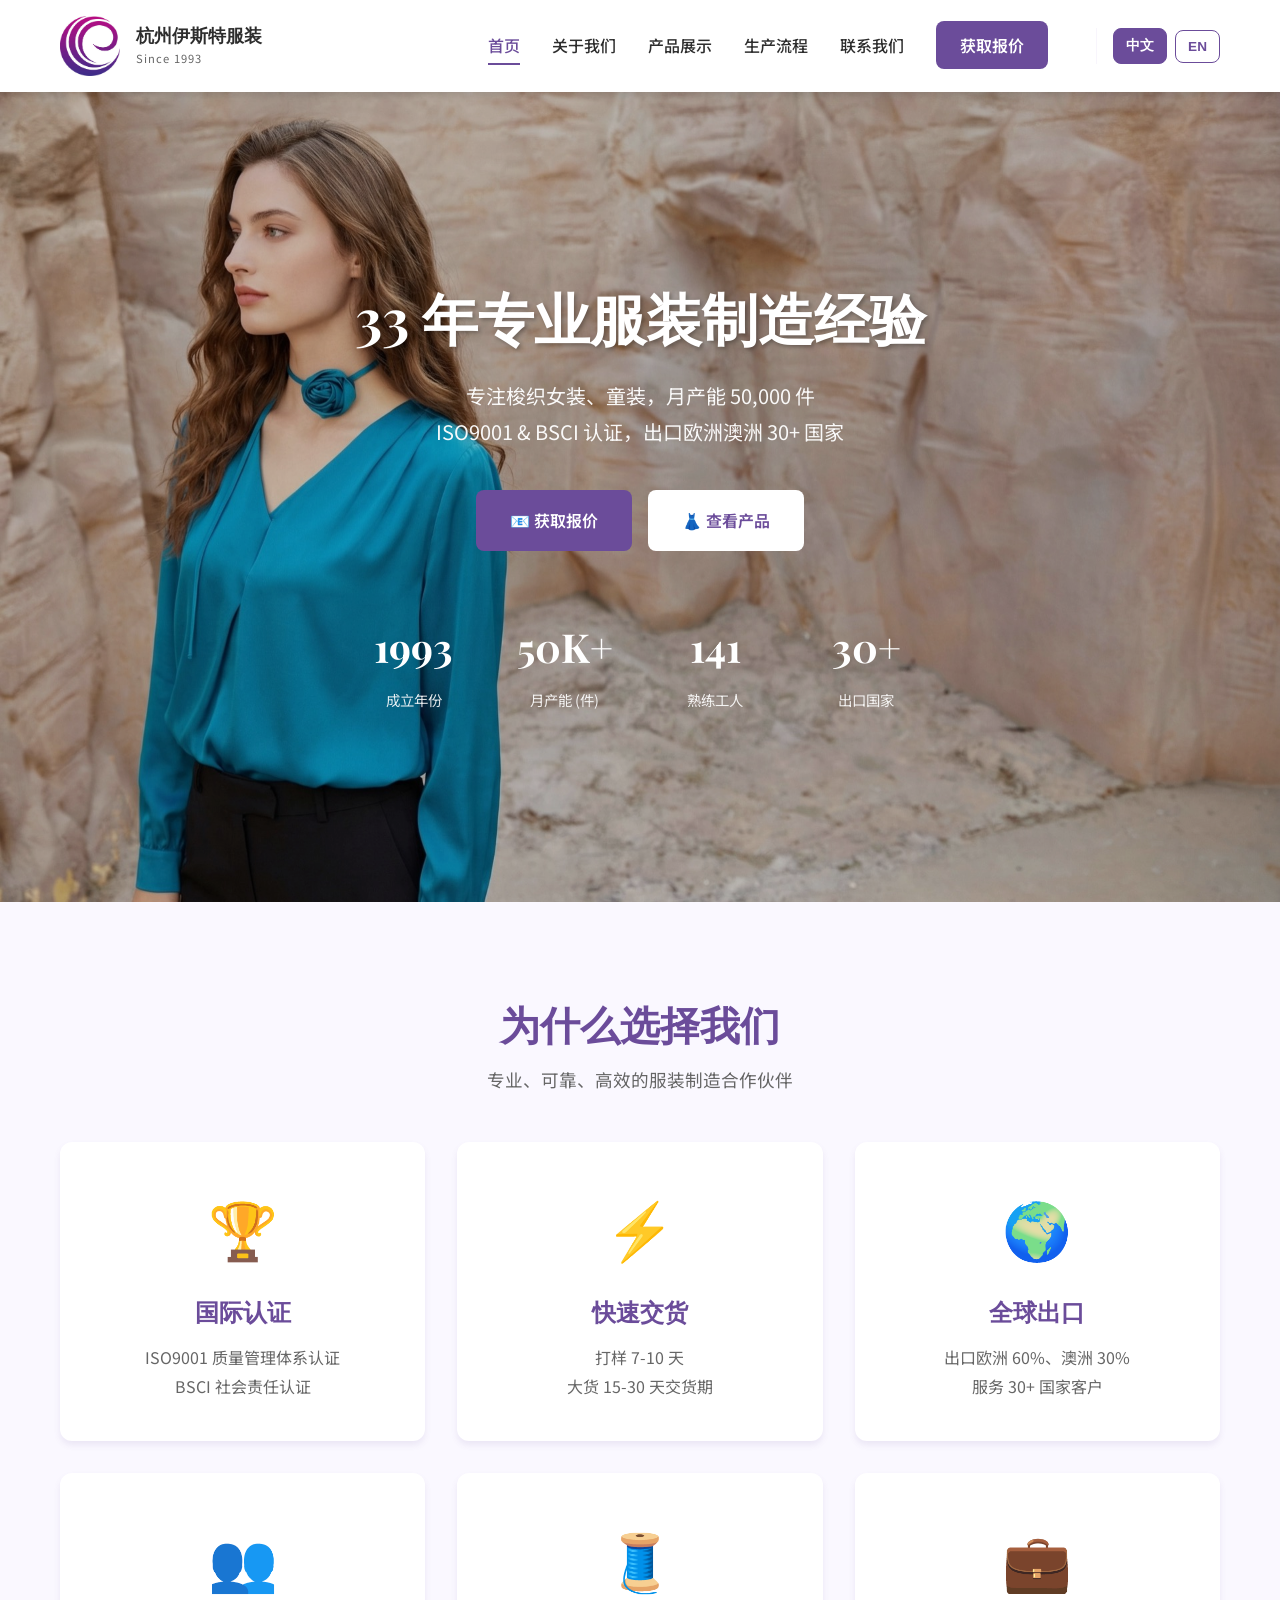
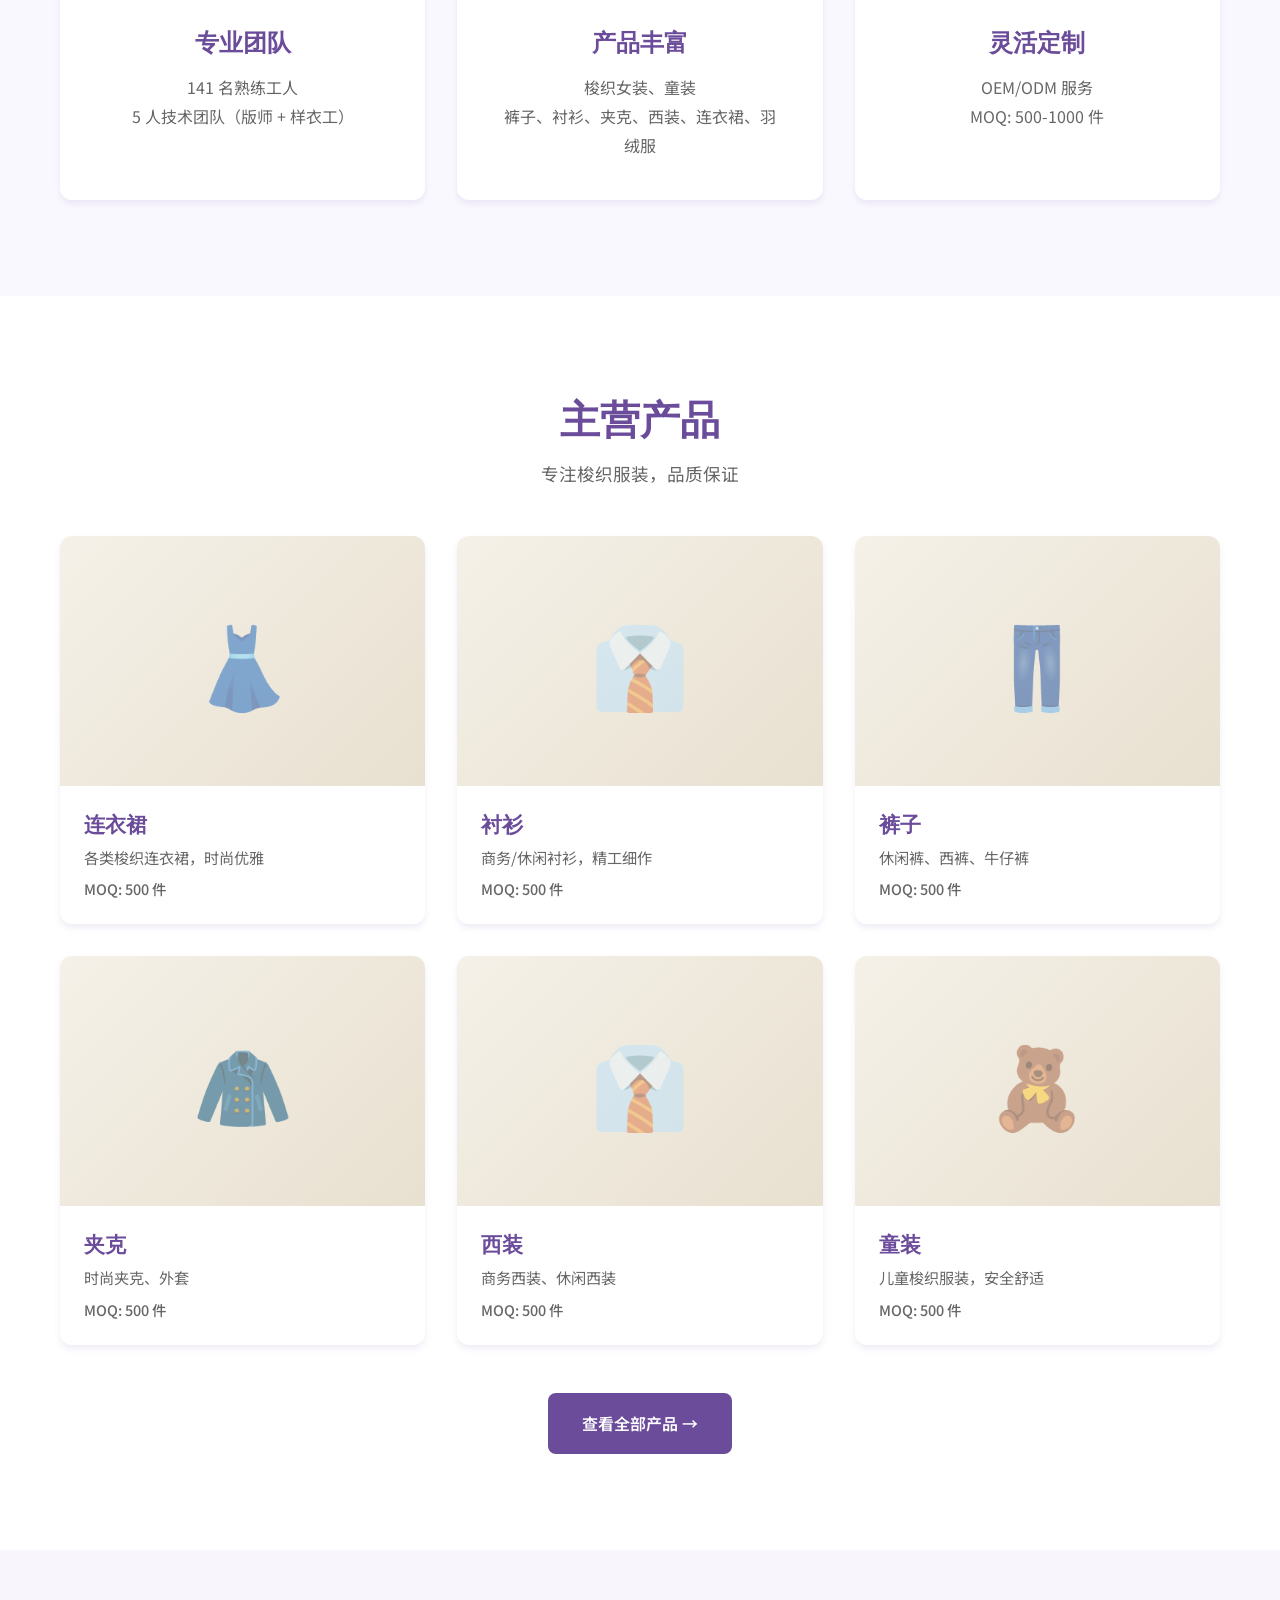
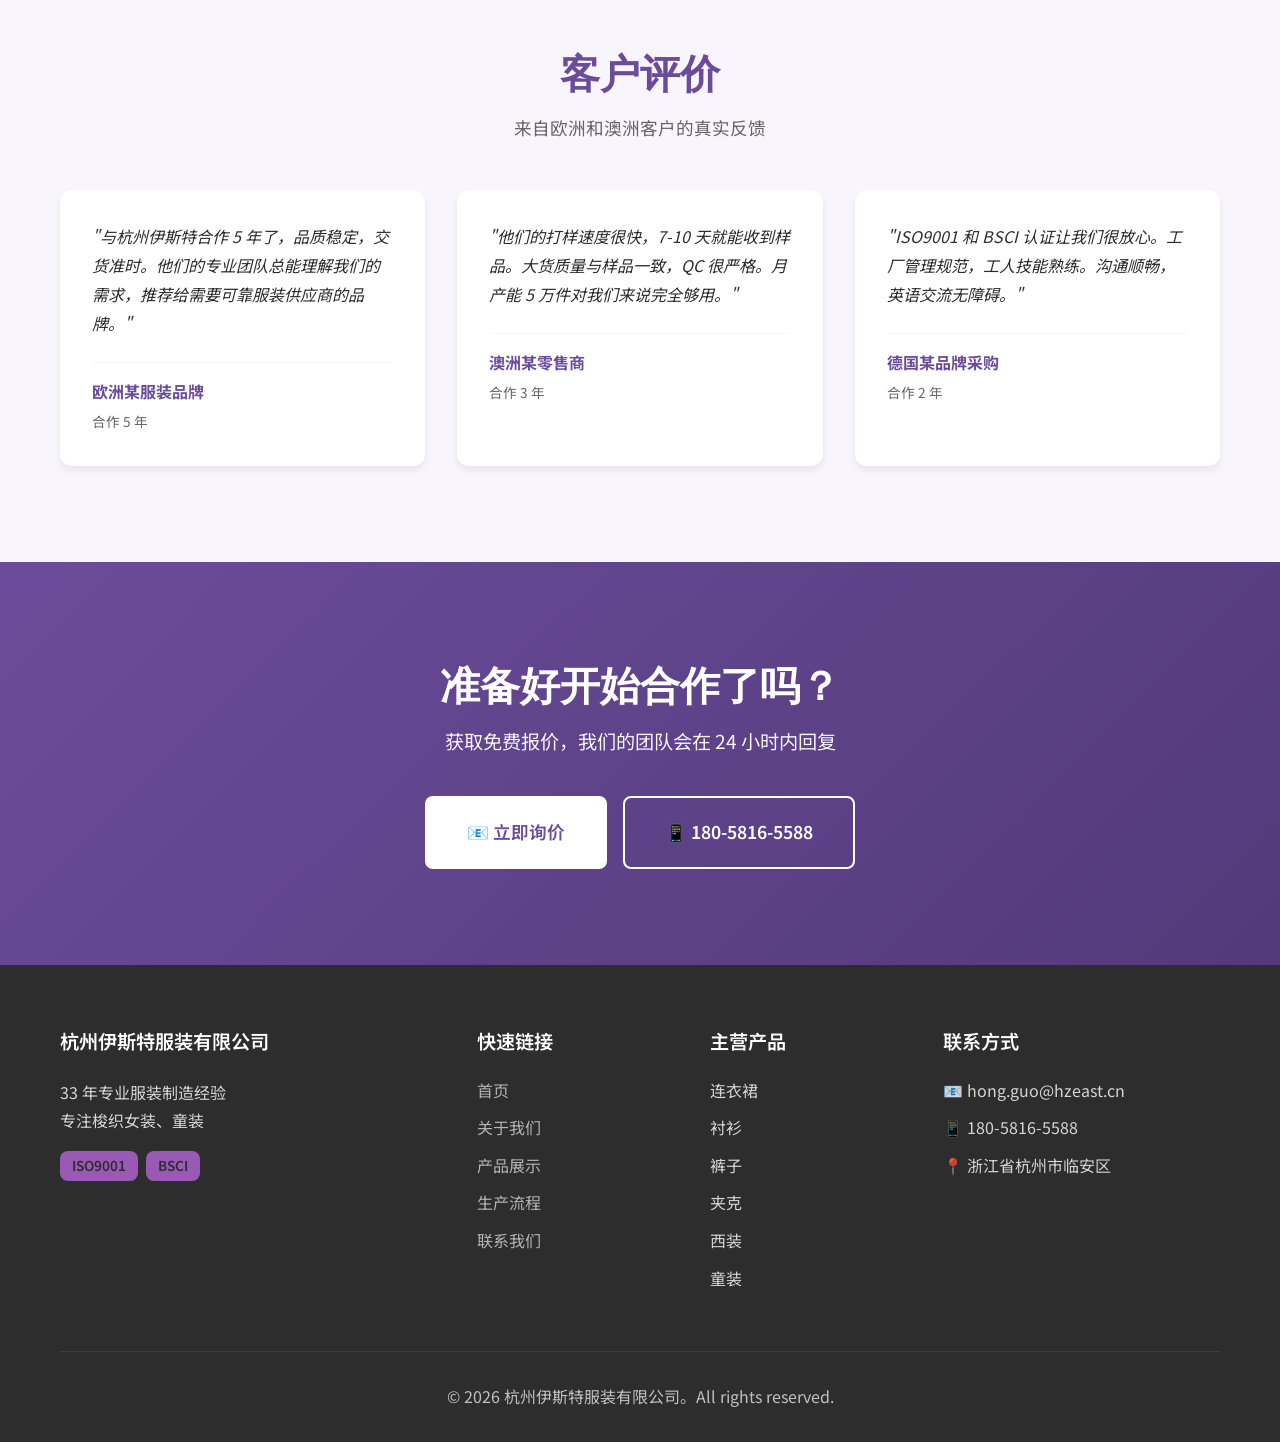
==== index.html @ 690c5d92 "✨ Fix Logo text and remove Banner purple overlay Changes: 1. 🏷️ Add Company Name Abbreviation    - C" ====
<!DOCTYPE html>
<html lang="zh-CN">
<head>
    <meta charset="UTF-8">
    <meta name="viewport" content="width=device-width, initial-scale=1.0">
    
    <!-- SEO -->
    <title>杭州伊斯特服装有限公司 | 33 年专业梭织女装童装制造商</title>
    <meta name="description" content="33 年服装制造经验，专注梭织女装、童装。ISO9001&BSCI 认证，月产能 50,000 件，出口欧洲澳洲 30+ 国家。免费打样，快速交货。">
    <meta name="keywords" content="服装厂，女装制造，童装 OEM，梭织服装，杭州服装厂，服装代工，BSCI 认证">
    
    <!-- Open Graph -->
    <meta property="og:title" content="杭州伊斯特服装 - 专业服装制造商 since 1993">
    <meta property="og:description" content="33 年经验，ISO9001 认证，月产能 5 万件，出口欧洲澳洲">
    <meta property="og:type" content="website">
    <meta property="og:image" content="images/og-image.jpg">
    
    <!-- 样式 -->
    <link rel="stylesheet" href="css/style.css">
    <link rel="preconnect" href="https://fonts.googleapis.com">
    <link href="https://fonts.googleapis.com/css2?family=Noto+Sans+SC:wght@300;400;500;700&family=Playfair+Display:wght@600;700&display=swap" rel="stylesheet">
</head>
<body>
    <!-- 导航栏 -->
    <header class="header">
        <nav class="navbar">
            <div class="container nav-container">
                <a href="index.html" class="logo">
                    <img src="images/logo.png" alt="杭州伊斯特服装 Logo" class="logo-image">
                    <div class="logo-text-wrapper">
                        <span class="logo-text-cn" data-i18n="logo-text">杭州伊斯特服装</span>
                        <span class="logo-text-en" data-i18n="logo-text-en" style="display:none;">East Clothing</span>
                        <span class="logo-sub">Since 1993</span>
                    </div>
                </a>
                <ul class="nav-menu">
                    <li><a href="index.html" class="nav-link active" data-i18n="nav-home">首页</a></li>
                    <li><a href="pages/about.html" class="nav-link" data-i18n="nav-about">关于我们</a></li>
                    <li><a href="pages/products.html" class="nav-link" data-i18n="nav-products">产品展示</a></li>
                    <li><a href="pages/process.html" class="nav-link" data-i18n="nav-process">生产流程</a></li>
                    <li><a href="pages/contact.html" class="nav-link" data-i18n="nav-contact">联系我们</a></li>
                    <li><a href="pages/contact.html" class="btn-quote" data-i18n="nav-quote">获取报价</a></li>
                    <li class="lang-switcher">
                        <button class="lang-switch-btn active" data-lang="zh" onclick="i18n.setLanguage('zh')">中文</button>
                        <button class="lang-switch-btn" data-lang="en" onclick="i18n.setLanguage('en')">EN</button>
                    </li>
                </ul>
                <button class="mobile-menu-btn" aria-label="菜单">
                    <span></span>
                    <span></span>
                    <span></span>
                </button>
            </div>
        </nav>
    </header>

    <main>
        <!-- Hero 区域 -->
        <section class="hero">
            <div class="hero-overlay"></div>
            <div class="container hero-content">
                <h1 class="hero-title">
                    33 年专业服装制造经验
                </h1>
                <p class="hero-subtitle">
                    专注梭织女装、童装，月产能 50,000 件<br>
                    ISO9001 & BSCI 认证，出口欧洲澳洲 30+ 国家
                </p>
                <div class="hero-buttons">
                    <a href="pages/contact.html" class="btn btn-primary">
                        📧 获取报价
                    </a>
                    <a href="pages/products.html" class="btn btn-secondary">
                        👗 查看产品
                    </a>
                </div>
                <div class="hero-stats">
                    <div class="stat-item">
                        <span class="stat-number">1993</span>
                        <span class="stat-label">成立年份</span>
                    </div>
                    <div class="stat-item">
                        <span class="stat-number">50K+</span>
                        <span class="stat-label">月产能 (件)</span>
                    </div>
                    <div class="stat-item">
                        <span class="stat-number">141</span>
                        <span class="stat-label">熟练工人</span>
                    </div>
                    <div class="stat-item">
                        <span class="stat-number">30+</span>
                        <span class="stat-label">出口国家</span>
                    </div>
                </div>
            </div>
        </section>

        <!-- 核心优势 -->
        <section class="features">
            <div class="container">
                <h2 class="section-title">为什么选择我们</h2>
                <p class="section-subtitle">专业、可靠、高效的服装制造合作伙伴</p>
                <div class="features-grid">
                    <div class="feature-card">
                        <div class="feature-icon">🏆</div>
                        <h3>国际认证</h3>
                        <p>ISO9001 质量管理体系认证<br>BSCI 社会责任认证</p>
                    </div>
                    <div class="feature-card">
                        <div class="feature-icon">⚡</div>
                        <h3>快速交货</h3>
                        <p>打样 7-10 天<br>大货 15-30 天交货期</p>
                    </div>
                    <div class="feature-card">
                        <div class="feature-icon">🌍</div>
                        <h3>全球出口</h3>
                        <p>出口欧洲 60%、澳洲 30%<br>服务 30+ 国家客户</p>
                    </div>
                    <div class="feature-card">
                        <div class="feature-icon">👥</div>
                        <h3>专业团队</h3>
                        <p>141 名熟练工人<br>5 人技术团队（版师 + 样衣工）</p>
                    </div>
                    <div class="feature-card">
                        <div class="feature-icon">🧵</div>
                        <h3>产品丰富</h3>
                        <p>梭织女装、童装<br>裤子、衬衫、夹克、西装、连衣裙、羽绒服</p>
                    </div>
                    <div class="feature-card">
                        <div class="feature-icon">💼</div>
                        <h3>灵活定制</h3>
                        <p>OEM/ODM 服务<br>MOQ: 500-1000 件</p>
                    </div>
                </div>
            </div>
        </section>

        <!-- 产品展示 -->
        <section class="products-preview">
            <div class="container">
                <h2 class="section-title">主营产品</h2>
                <p class="section-subtitle">专注梭织服装，品质保证</p>
                <div class="products-grid">
                    <div class="product-card">
                        <div class="product-image" style="background: linear-gradient(135deg, #f5f1e8 0%, #e8e0d0 100%);">
                            <span class="product-placeholder">👗</span>
                        </div>
                        <h3>连衣裙</h3>
                        <p class="product-desc">各类梭织连衣裙，时尚优雅</p>
                        <p class="product-moq">MOQ: 500 件</p>
                    </div>
                    <div class="product-card">
                        <div class="product-image" style="background: linear-gradient(135deg, #f5f1e8 0%, #e8e0d0 100%);">
                            <span class="product-placeholder">👔</span>
                        </div>
                        <h3>衬衫</h3>
                        <p class="product-desc">商务/休闲衬衫，精工细作</p>
                        <p class="product-moq">MOQ: 500 件</p>
                    </div>
                    <div class="product-card">
                        <div class="product-image" style="background: linear-gradient(135deg, #f5f1e8 0%, #e8e0d0 100%);">
                            <span class="product-placeholder">👖</span>
                        </div>
                        <h3>裤子</h3>
                        <p class="product-desc">休闲裤、西裤、牛仔裤</p>
                        <p class="product-moq">MOQ: 500 件</p>
                    </div>
                    <div class="product-card">
                        <div class="product-image" style="background: linear-gradient(135deg, #f5f1e8 0%, #e8e0d0 100%);">
                            <span class="product-placeholder">🧥</span>
                        </div>
                        <h3>夹克</h3>
                        <p class="product-desc">时尚夹克、外套</p>
                        <p class="product-moq">MOQ: 500 件</p>
                    </div>
                    <div class="product-card">
                        <div class="product-image" style="background: linear-gradient(135deg, #f5f1e8 0%, #e8e0d0 100%);">
                            <span class="product-placeholder">👔</span>
                        </div>
                        <h3>西装</h3>
                        <p class="product-desc">商务西装、休闲西装</p>
                        <p class="product-moq">MOQ: 500 件</p>
                    </div>
                    <div class="product-card">
                        <div class="product-image" style="background: linear-gradient(135deg, #f5f1e8 0%, #e8e0d0 100%);">
                            <span class="product-placeholder">🧸</span>
                        </div>
                        <h3>童装</h3>
                        <p class="product-desc">儿童梭织服装，安全舒适</p>
                        <p class="product-moq">MOQ: 500 件</p>
                    </div>
                </div>
                <div class="products-more">
                    <a href="pages/products.html" class="btn btn-primary">查看全部产品 →</a>
                </div>
            </div>
        </section>

        <!-- 客户见证 -->
        <section class="testimonials">
            <div class="container">
                <h2 class="section-title">客户评价</h2>
                <p class="section-subtitle">来自欧洲和澳洲客户的真实反馈</p>
                <div class="testimonials-grid">
                    <div class="testimonial-card">
                        <div class="testimonial-content">
                            <p>"与杭州伊斯特合作 5 年了，品质稳定，交货准时。他们的专业团队总能理解我们的需求，推荐给需要可靠服装供应商的品牌。"</p>
                        </div>
                        <div class="testimonial-author">
                            <div class="author-info">
                                <strong>欧洲某服装品牌</strong>
                                <span>合作 5 年</span>
                            </div>
                        </div>
                    </div>
                    <div class="testimonial-card">
                        <div class="testimonial-content">
                            <p>"他们的打样速度很快，7-10 天就能收到样品。大货质量与样品一致，QC 很严格。月产能 5 万件对我们来说完全够用。"</p>
                        </div>
                        <div class="testimonial-author">
                            <div class="author-info">
                                <strong>澳洲某零售商</strong>
                                <span>合作 3 年</span>
                            </div>
                        </div>
                    </div>
                    <div class="testimonial-card">
                        <div class="testimonial-content">
                            <p>"ISO9001 和 BSCI 认证让我们很放心。工厂管理规范，工人技能熟练。沟通顺畅，英语交流无障碍。"</p>
                        </div>
                        <div class="testimonial-author">
                            <div class="author-info">
                                <strong>德国某品牌采购</strong>
                                <span>合作 2 年</span>
                            </div>
                        </div>
                    </div>
                </div>
            </div>
        </section>

        <!-- CTA 区域 -->
        <section class="cta">
            <div class="container">
                <h2>准备好开始合作了吗？</h2>
                <p>获取免费报价，我们的团队会在 24 小时内回复</p>
                <div class="cta-buttons">
                    <a href="pages/contact.html" class="btn btn-white btn-large">
                        📧 立即询价
                    </a>
                    <a href="tel:18058165588" class="btn btn-outline btn-large">
                        📱 180-5816-5588
                    </a>
                </div>
            </div>
        </section>
    </main>

    <!-- 页脚 -->
    <footer class="footer">
        <div class="container">
            <div class="footer-grid">
                <div class="footer-col">
                    <h4>杭州伊斯特服装有限公司</h4>
                    <p>33 年专业服装制造经验<br>专注梭织女装、童装</p>
                    <div class="footer-certifications">
                        <span class="cert-badge">ISO9001</span>
                        <span class="cert-badge">BSCI</span>
                    </div>
                </div>
                <div class="footer-col">
                    <h4>快速链接</h4>
                    <ul>
                        <li><a href="index.html">首页</a></li>
                        <li><a href="pages/about.html">关于我们</a></li>
                        <li><a href="pages/products.html">产品展示</a></li>
                        <li><a href="pages/process.html">生产流程</a></li>
                        <li><a href="pages/contact.html">联系我们</a></li>
                    </ul>
                </div>
                <div class="footer-col">
                    <h4>主营产品</h4>
                    <ul>
                        <li>连衣裙</li>
                        <li>衬衫</li>
                        <li>裤子</li>
                        <li>夹克</li>
                        <li>西装</li>
                        <li>童装</li>
                    </ul>
                </div>
                <div class="footer-col">
                    <h4>联系方式</h4>
                    <ul class="contact-info">
                        <li>📧 hong.guo@hzeast.cn</li>
                        <li>📱 180-5816-5588</li>
                        <li>📍 浙江省杭州市临安区</li>
                    </ul>
                </div>
            </div>
            <div class="footer-bottom">
                <p>&copy; 2026 杭州伊斯特服装有限公司。All rights reserved.</p>
            </div>
        </div>
    </footer>

    <script src="js/i18n.js"></script>
    <script src="js/main.js"></script>
</body>
</html>
---- css/style.css ----
/* ===================================
   杭州伊斯特服装有限公司 - 官网样式
   设计风格：温暖专业（大地色系）
   =================================== */

/* CSS 变量 - 配色方案（根据 Logo 紫色系定制） */
:root {
    --primary: #6B4C9A;        /* 紫水晶色 - 主色 (从 Logo 提取) */
    --primary-dark: #523A7A;   /* 深紫色 */
    --primary-light: #8B6FB8;  /* 浅紫色 */
    --secondary: #9B59B6;      /* 紫罗兰色 - 辅色 */
    --background: #F8F5FC;     /* 淡紫色背景 */
    --background-light: #FAF8FF; /* 浅紫白 */
    --text: #2D2D2D;           /* 深灰 - 文字 */
    --text-light: #666666;     /* 浅灰 - 次要文字 */
    --accent: #B983C7;         /* 淡紫强调色 */
    --white: #FFFFFF;
    --shadow: 0 4px 6px rgba(107, 76, 154, 0.1);
    --shadow-lg: 0 10px 25px rgba(107, 76, 154, 0.15);
    --radius: 8px;
    --radius-lg: 12px;
}

/* 基础重置 */
* {
    margin: 0;
    padding: 0;
    box-sizing: border-box;
}

html {
    scroll-behavior: smooth;
}

body {
    font-family: 'Noto Sans SC', -apple-system, BlinkMacSystemFont, 'Segoe UI', sans-serif;
    line-height: 1.6;
    color: var(--text);
    background: var(--white);
}

h1, h2, h3, h4, h5, h6 {
    font-family: 'Playfair Display', serif;
    font-weight: 700;
    line-height: 1.3;
}

a {
    text-decoration: none;
    color: inherit;
    transition: all 0.3s ease;
}

img {
    max-width: 100%;
    height: auto;
    display: block;
}

.container {
    max-width: 1200px;
    margin: 0 auto;
    padding: 0 20px;
}

/* ===================================
   导航栏
   =================================== */
.header {
    position: sticky;
    top: 0;
    z-index: 1000;
    background: var(--white);
    box-shadow: var(--shadow);
}

.navbar {
    padding: 1rem 0;
}

.nav-container {
    display: flex;
    justify-content: space-between;
    align-items: center;
}

.logo {
    display: flex;
    align-items: center;
    gap: 1rem;
    color: var(--primary);
    text-decoration: none;
}

.logo-image {
    height: 60px;
    width: auto;
    display: block;
}

.logo-text-wrapper {
    display: flex;
    flex-direction: column;
}

.logo-text-cn,
.logo-text-en {
    font-size: 1.1rem;
    font-weight: 700;
    font-family: 'Playfair Display', serif;
    line-height: 1.2;
    color: var(--text);
    display: block;
}

.logo-text-en {
    display: none;
}

.logo-sub {
    font-size: 0.7rem;
    color: var(--text-light);
    letter-spacing: 1px;
    margin-top: 0.25rem;
    display: block;
}

.nav-menu {
    display: flex;
    align-items: center;
    gap: 2rem;
    list-style: none;
}

.nav-link {
    font-weight: 500;
    color: var(--text);
    padding: 0.5rem 0;
    position: relative;
}

.nav-link:hover,
.nav-link.active {
    color: var(--primary);
}

.nav-link::after {
    content: '';
    position: absolute;
    bottom: 0;
    left: 0;
    width: 0;
    height: 2px;
    background: var(--primary);
    transition: width 0.3s ease;
}

.nav-link:hover::after,
.nav-link.active::after {
    width: 100%;
}

.btn-quote {
    background: var(--primary);
    color: var(--white);
    padding: 0.75rem 1.5rem;
    border-radius: var(--radius);
    font-weight: 600;
    transition: all 0.3s ease;
}

.btn-quote:hover {
    background: var(--primary-dark);
    transform: translateY(-2px);
    box-shadow: var(--shadow);
}

/* 语言切换器 */
.lang-switcher {
    display: flex;
    gap: 0.5rem;
    align-items: center;
    margin-left: 1rem;
    padding-left: 1rem;
    border-left: 1px solid var(--background);
}

.lang-switch-btn {
    padding: 0.5rem 0.75rem;
    background: transparent;
    border: 1px solid var(--primary);
    border-radius: var(--radius);
    color: var(--primary);
    font-size: 0.85rem;
    font-weight: 600;
    cursor: pointer;
    transition: all 0.3s ease;
}

.lang-switch-btn:hover,
.lang-switch-btn.active {
    background: var(--primary);
    color: var(--white);
}

.mobile-menu-btn {
    display: none;
    flex-direction: column;
    gap: 5px;
    background: none;
    border: none;
    cursor: pointer;
    padding: 5px;
}

.mobile-menu-btn span {
    width: 25px;
    height: 3px;
    background: var(--text);
    border-radius: 2px;
    transition: all 0.3s ease;
}

/* ===================================
   Hero 区域
   =================================== */
.hero {
    position: relative;
    /* Banner 背景图片 - 无遮罩，直接显示 */
    background-color: #f0f0f0;  /* fallback 颜色 */
    background-image: url('../uploads/upload_0.jpg');
    background-position: center center;
    background-size: cover;
    background-repeat: no-repeat;
    min-height: 90vh;
    display: flex;
    align-items: center;
    padding: 6rem 0;
    overflow: hidden;
}

.hero-overlay {
    position: absolute;
    top: 0;
    left: 0;
    right: 0;
    bottom: 0;
    background: linear-gradient(135deg, rgba(107,76,154,0.7) 0%, rgba(155,89,182,0.5) 100%);
    z-index: 1;
}

.hero-content {
    position: relative;
    z-index: 2;
    text-align: center;
    color: var(--white);
}

.hero-overlay {
    position: absolute;
    top: 0;
    left: 0;
    right: 0;
    bottom: 0;
    background: rgba(0, 0, 0, 0.2);
}

.hero-content {
    position: relative;
    z-index: 1;
    text-align: center;
    color: var(--white);
}

.hero-title {
    font-size: 3.5rem;
    margin-bottom: 1.5rem;
    text-shadow: 2px 2px 4px rgba(0, 0, 0, 0.3);
}

.hero-subtitle {
    font-size: 1.25rem;
    margin-bottom: 2.5rem;
    opacity: 0.95;
    line-height: 1.8;
}

.hero-buttons {
    display: flex;
    gap: 1rem;
    justify-content: center;
    margin-bottom: 4rem;
}

.btn {
    display: inline-block;
    padding: 1rem 2rem;
    border-radius: var(--radius);
    font-weight: 600;
    text-align: center;
    transition: all 0.3s ease;
    border: 2px solid transparent;
}

.btn-primary {
    background: var(--primary);
    color: var(--white);
}

.btn-primary:hover {
    background: var(--primary-dark);
    transform: translateY(-3px);
    box-shadow: var(--shadow-lg);
}

.btn-secondary {
    background: var(--white);
    color: var(--primary);
}

.btn-secondary:hover {
    background: var(--background);
    transform: translateY(-3px);
    box-shadow: var(--shadow-lg);
}

.btn-white {
    background: var(--white);
    color: var(--primary);
}

.btn-white:hover {
    background: var(--background);
}

.btn-outline {
    background: transparent;
    border-color: var(--white);
    color: var(--white);
}

.btn-outline:hover {
    background: var(--white);
    color: var(--primary);
}

.btn-large {
    padding: 1.25rem 2.5rem;
    font-size: 1.1rem;
}

.hero-stats {
    display: grid;
    grid-template-columns: repeat(4, 1fr);
    gap: 2rem;
    margin-top: 3rem;
}

.stat-item {
    text-align: center;
}

.stat-number {
    display: block;
    font-size: 2.5rem;
    font-weight: 700;
    font-family: 'Playfair Display', serif;
    margin-bottom: 0.5rem;
}

.stat-label {
    font-size: 0.9rem;
    opacity: 0.9;
}

/* ===================================
   核心优势
   =================================== */
.features {
    padding: 6rem 0;
    background: var(--background-light);
}

.section-title {
    text-align: center;
    font-size: 2.5rem;
    color: var(--primary);
    margin-bottom: 1rem;
}

.section-subtitle {
    text-align: center;
    color: var(--text-light);
    font-size: 1.1rem;
    margin-bottom: 3rem;
}

.features-grid {
    display: grid;
    grid-template-columns: repeat(3, 1fr);
    gap: 2rem;
}

.feature-card {
    background: var(--white);
    padding: 2.5rem;
    border-radius: var(--radius-lg);
    text-align: center;
    box-shadow: var(--shadow);
    transition: all 0.3s ease;
}

.feature-card:hover {
    transform: translateY(-10px);
    box-shadow: var(--shadow-lg);
}

.feature-icon {
    font-size: 3.5rem;
    margin-bottom: 1.5rem;
}

.feature-card h3 {
    color: var(--primary);
    font-size: 1.5rem;
    margin-bottom: 1rem;
}

.feature-card p {
    color: var(--text-light);
    line-height: 1.8;
}

/* ===================================
   产品展示
   =================================== */
.products-preview {
    padding: 6rem 0;
}

.products-grid {
    display: grid;
    grid-template-columns: repeat(3, 1fr);
    gap: 2rem;
    margin-bottom: 3rem;
}

.product-card {
    background: var(--white);
    border-radius: var(--radius-lg);
    overflow: hidden;
    box-shadow: var(--shadow);
    transition: all 0.3s ease;
}

.product-card:hover {
    transform: translateY(-5px);
    box-shadow: var(--shadow-lg);
}

.product-image {
    height: 250px;
    display: flex;
    align-items: center;
    justify-content: center;
    position: relative;
}

.product-placeholder {
    font-size: 5rem;
    opacity: 0.5;
}

.product-card h3 {
    padding: 1.5rem 1.5rem 0.5rem;
    color: var(--primary);
    font-size: 1.3rem;
}

.product-desc {
    padding: 0 1.5rem;
    color: var(--text-light);
    font-size: 0.95rem;
}

.product-moq {
    padding: 0.5rem 1.5rem 1.5rem;
    color: var(--text-light);
    font-size: 0.9rem;
    font-weight: 500;
}

.products-more {
    text-align: center;
}

/* ===================================
   客户见证
   =================================== */
.testimonials {
    padding: 6rem 0;
    background: var(--background);
}

.testimonials-grid {
    display: grid;
    grid-template-columns: repeat(3, 1fr);
    gap: 2rem;
}

.testimonial-card {
    background: var(--white);
    padding: 2rem;
    border-radius: var(--radius-lg);
    box-shadow: var(--shadow);
}

.testimonial-content {
    margin-bottom: 1.5rem;
}

.testimonial-content p {
    color: var(--text);
    line-height: 1.8;
    font-style: italic;
}

.testimonial-author {
    display: flex;
    align-items: center;
    gap: 1rem;
    padding-top: 1rem;
    border-top: 1px solid var(--background);
}

.author-info strong {
    display: block;
    color: var(--primary);
    margin-bottom: 0.25rem;
}

.author-info span {
    font-size: 0.85rem;
    color: var(--text-light);
}

/* ===================================
   CTA 区域
   =================================== */
.cta {
    padding: 6rem 0;
    background: linear-gradient(135deg, var(--primary) 0%, var(--primary-dark) 100%);
    text-align: center;
    color: var(--white);
}

.cta h2 {
    font-size: 2.5rem;
    margin-bottom: 1rem;
}

.cta p {
    font-size: 1.2rem;
    margin-bottom: 2.5rem;
    opacity: 0.95;
}

.cta-buttons {
    display: flex;
    gap: 1rem;
    justify-content: center;
}

/* ===================================
   页脚
   =================================== */
.footer {
    background: var(--text);
    color: var(--white);
    padding: 4rem 0 2rem;
}

.footer-grid {
    display: grid;
    grid-template-columns: 2fr 1fr 1fr 1.5fr;
    gap: 3rem;
    margin-bottom: 3rem;
}

.footer-col h4 {
    color: var(--white);
    font-size: 1.2rem;
    margin-bottom: 1.5rem;
    font-family: 'Noto Sans SC', sans-serif;
    font-weight: 600;
}

.footer-col p {
    opacity: 0.8;
    line-height: 1.8;
    margin-bottom: 1rem;
}

.footer-col ul {
    list-style: none;
}

.footer-col ul li {
    margin-bottom: 0.75rem;
}

.footer-col ul li a {
    opacity: 0.8;
    transition: opacity 0.3s ease;
}

.footer-col ul li a:hover {
    opacity: 1;
    color: var(--secondary);
}

.footer-col ul li:not(a) {
    opacity: 0.8;
}

.footer-certifications {
    display: flex;
    gap: 0.5rem;
    margin-top: 1rem;
}

.cert-badge {
    background: var(--secondary);
    color: var(--text);
    padding: 0.25rem 0.75rem;
    border-radius: var(--radius);
    font-size: 0.85rem;
    font-weight: 600;
}

.contact-info li {
    display: flex;
    gap: 0.5rem;
}

.footer-bottom {
    text-align: center;
    padding-top: 2rem;
    border-top: 1px solid rgba(255, 255, 255, 0.1);
    opacity: 0.7;
}

/* ===================================
   响应式设计
   =================================== */
@media (max-width: 1024px) {
    .features-grid,
    .products-grid,
    .testimonials-grid {
        grid-template-columns: repeat(2, 1fr);
    }
    
    .footer-grid {
        grid-template-columns: repeat(2, 1fr);
    }
}

@media (max-width: 768px) {
    .nav-menu {
        display: none;
        position: absolute;
        top: 100%;
        left: 0;
        right: 0;
        background: var(--white);
        flex-direction: column;
        padding: 1rem;
        box-shadow: var(--shadow);
    }
    
    .nav-menu.active {
        display: flex;
    }
    
    .mobile-menu-btn {
        display: flex;
    }
    
    .hero-title {
        font-size: 2rem;
    }
    
    .hero-subtitle {
        font-size: 1rem;
    }
    
    .hero-buttons {
        flex-direction: column;
    }
    
    .hero-stats {
        grid-template-columns: repeat(2, 1fr);
        gap: 1rem;
    }
    
    .stat-number {
        font-size: 2rem;
    }
    
    .features-grid,
    .products-grid,
    .testimonials-grid {
        grid-template-columns: 1fr;
    }
    
    .footer-grid {
        grid-template-columns: 1fr;
    }
    
    .cta-buttons {
        flex-direction: column;
    }
}

/* ===================================
   动画
   =================================== */
@keyframes fadeInUp {
    from {
        opacity: 0;
        transform: translateY(30px);
    }
    to {
        opacity: 1;
        transform: translateY(0);
    }
}

.hero-content {
    animation: fadeInUp 1s ease;
}

.feature-card,
.product-card,
.testimonial-card {
    animation: fadeInUp 0.6s ease backwards;
}

.feature-card:nth-child(1) { animation-delay: 0.1s; }
.feature-card:nth-child(2) { animation-delay: 0.2s; }
.feature-card:nth-child(3) { animation-delay: 0.3s; }
.feature-card:nth-child(4) { animation-delay: 0.4s; }
.feature-card:nth-child(5) { animation-delay: 0.5s; }
.feature-card:nth-child(6) { animation-delay: 0.6s; }
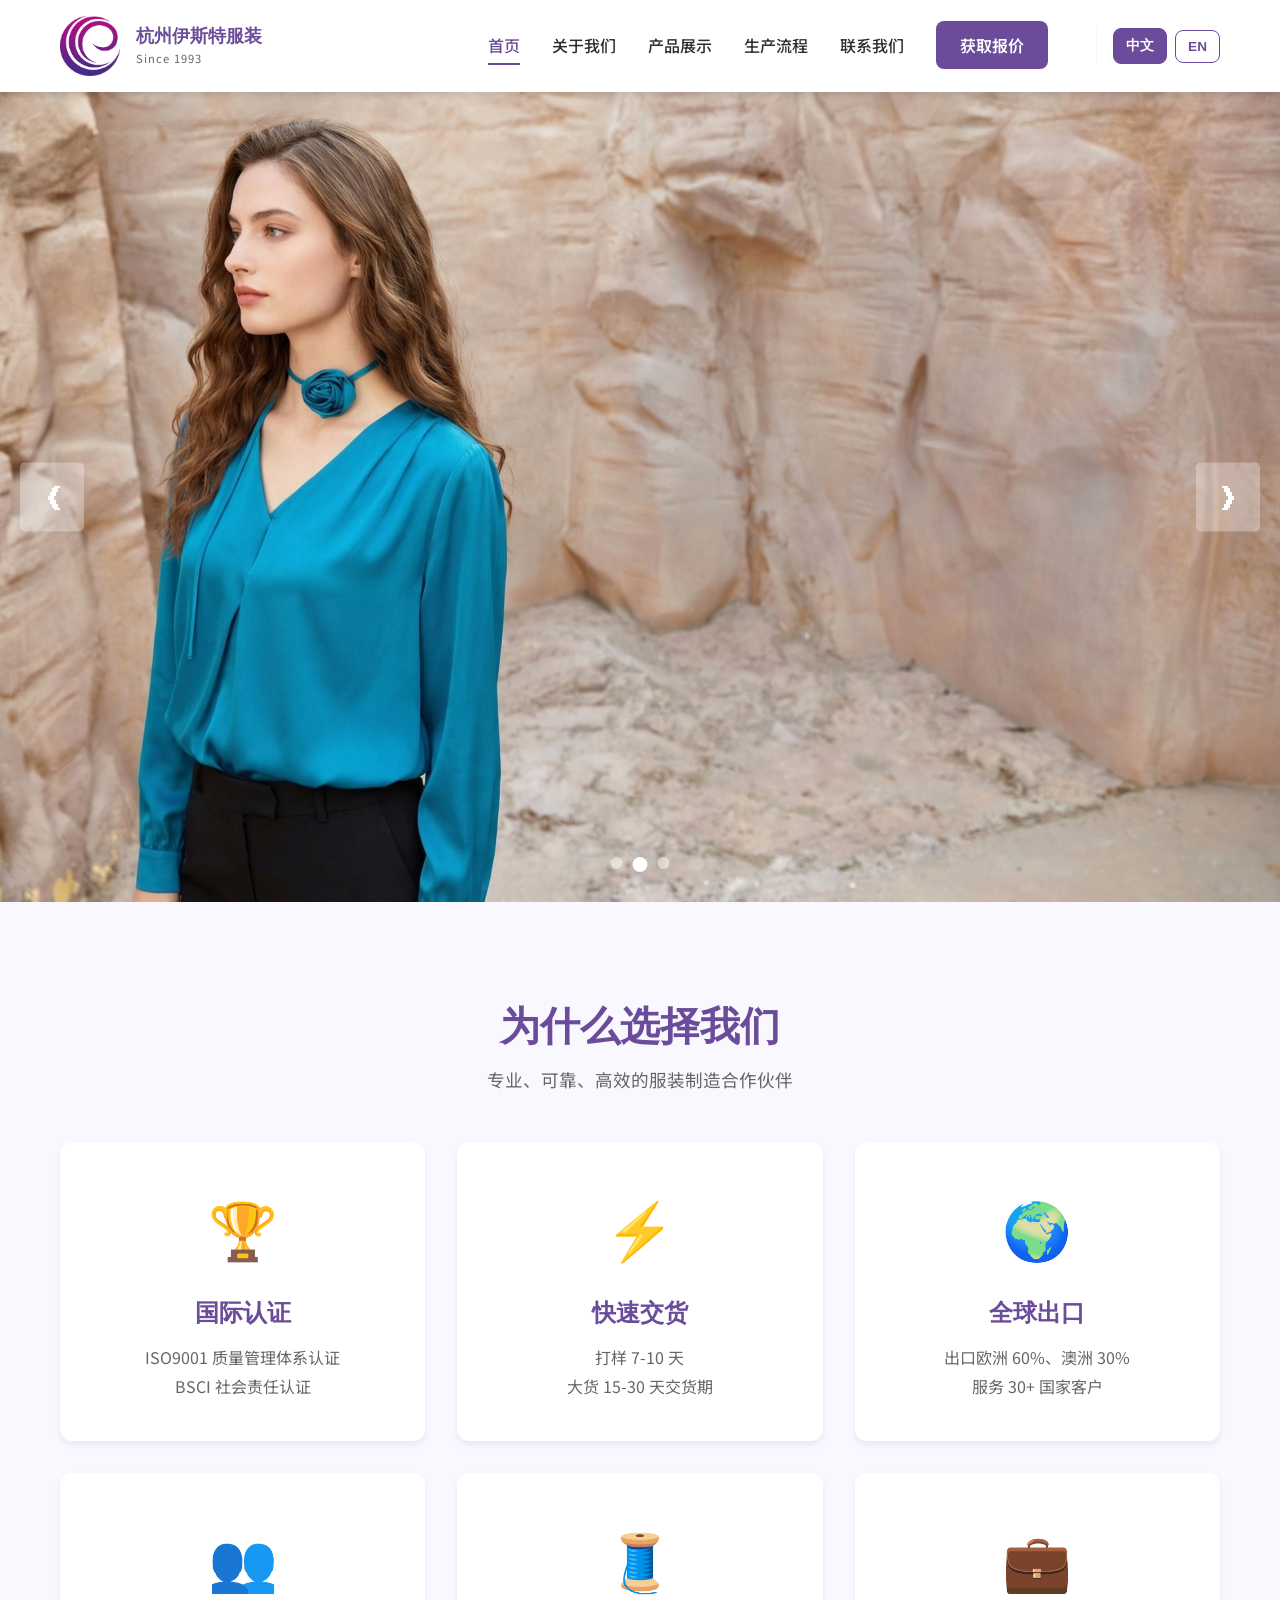
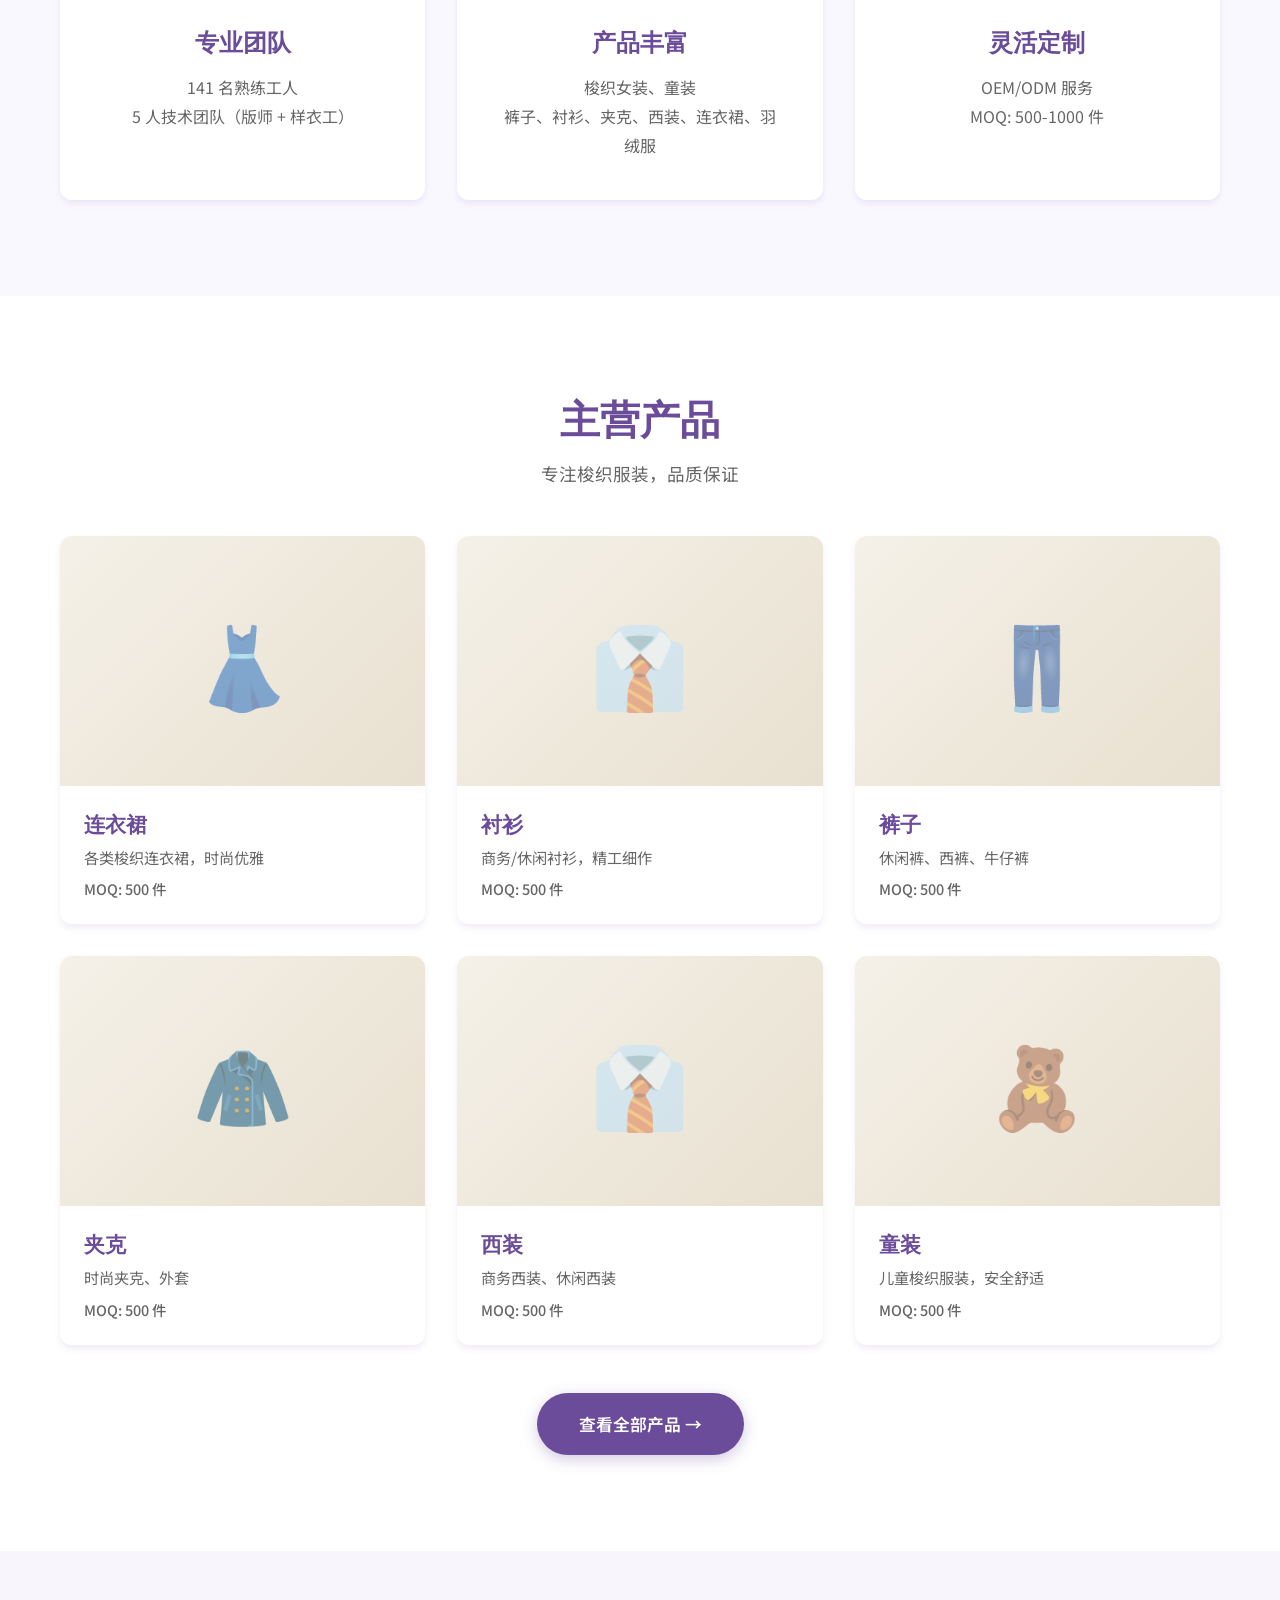
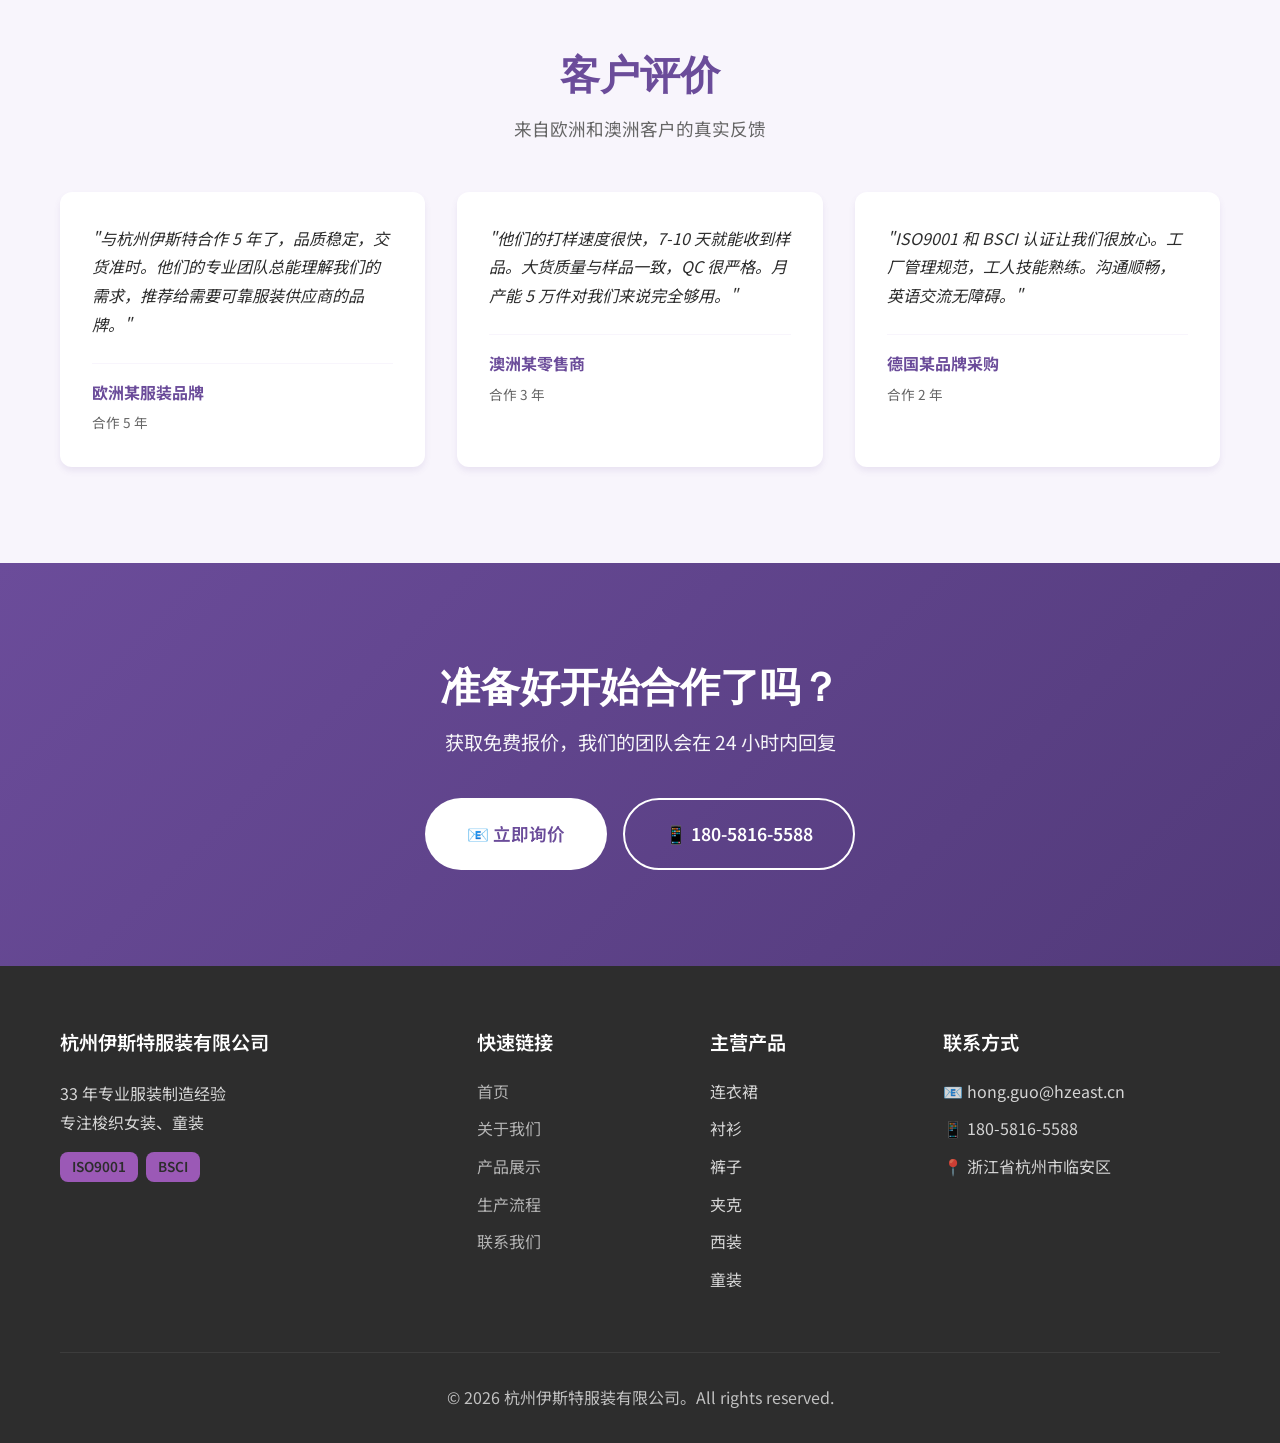
==== commit acf4393c: "🎠 Convert Hero to Banner Slider + Language only for Nav Major Changes: 1. 🖼️ Hero Banner Slider    -" ====
--- a/index.html
+++ b/index.html
@@ -55,43 +55,29 @@
     </header>
 
     <main>
-        <!-- Hero 区域 -->
-        <section class="hero">
-            <div class="hero-overlay"></div>
-            <div class="container hero-content">
-                <h1 class="hero-title">
-                    33 年专业服装制造经验
-                </h1>
-                <p class="hero-subtitle">
-                    专注梭织女装、童装，月产能 50,000 件<br>
-                    ISO9001 & BSCI 认证，出口欧洲澳洲 30+ 国家
-                </p>
-                <div class="hero-buttons">
-                    <a href="pages/contact.html" class="btn btn-primary">
-                        📧 获取报价
-                    </a>
-                    <a href="pages/products.html" class="btn btn-secondary">
-                        👗 查看产品
-                    </a>
-                </div>
-                <div class="hero-stats">
-                    <div class="stat-item">
-                        <span class="stat-number">1993</span>
-                        <span class="stat-label">成立年份</span>
-                    </div>
-                    <div class="stat-item">
-                        <span class="stat-number">50K+</span>
-                        <span class="stat-label">月产能 (件)</span>
-                    </div>
-                    <div class="stat-item">
-                        <span class="stat-number">141</span>
-                        <span class="stat-label">熟练工人</span>
-                    </div>
-                    <div class="stat-item">
-                        <span class="stat-number">30+</span>
-                        <span class="stat-label">出口国家</span>
-                    </div>
-                </div>
+        <!-- Hero 轮播 Banner -->
+        <section class="hero-slider">
+            <div class="slider-container">
+                <!-- Banner 1: 蓝色衬衫模特 -->
+                <div class="slider-slide active">
+                    <img src="uploads/upload_0.jpg" alt="服装制造" class="slider-image">
+                </div>
+                <!-- Banner 2: 工厂/车间 -->
+                <div class="slider-slide">
+                    <img src="images/products/worker.jpg" alt="生产车间" class="slider-image" onerror="this.src='uploads/upload_0.jpg'">
+                </div>
+                <!-- Banner 3: 产品/面料 -->
+                <div class="slider-slide">
+                    <img src="images/products/fabric.jpg" alt="面料细节" class="slider-image" onerror="this.src='uploads/upload_0.jpg'">
+                </div>
+            </div>
+            <!-- 轮播控制 -->
+            <button class="slider-prev" onclick="slider.prev()">&#10094;</button>
+            <button class="slider-next" onclick="slider.next()">&#10095;</button>
+            <div class="slider-dots">
+                <span class="dot active" onclick="slider.goToSlide(0)"></span>
+                <span class="dot" onclick="slider.goToSlide(1)"></span>
+                <span class="dot" onclick="slider.goToSlide(2)"></span>
             </div>
         </section>
 
--- a/css/style.css
+++ b/css/style.css
@@ -109,7 +109,11 @@
     font-weight: 700;
     font-family: 'Playfair Display', serif;
     line-height: 1.2;
-    color: var(--text);
+    color: var(--primary) !important;  /* 紫色，与品牌色统一 */
+    display: block;
+}
+
+.logo-text-cn {
     display: block;
 }
 
@@ -222,38 +226,101 @@
 }
 
 /* ===================================
-   Hero 区域
-   =================================== */
-.hero {
+   Hero 轮播 Banner
+   =================================== */
+.hero-slider {
     position: relative;
-    /* Banner 背景图片 - 无遮罩，直接显示 */
-    background-color: #f0f0f0;  /* fallback 颜色 */
-    background-image: url('../uploads/upload_0.jpg');
-    background-position: center center;
-    background-size: cover;
-    background-repeat: no-repeat;
-    min-height: 90vh;
-    display: flex;
-    align-items: center;
-    padding: 6rem 0;
+    height: 90vh;
+    min-height: 600px;
     overflow: hidden;
 }
 
-.hero-overlay {
+.slider-container {
+    position: relative;
+    width: 100%;
+    height: 100%;
+}
+
+.slider-slide {
     position: absolute;
     top: 0;
     left: 0;
-    right: 0;
-    bottom: 0;
-    background: linear-gradient(135deg, rgba(107,76,154,0.7) 0%, rgba(155,89,182,0.5) 100%);
+    width: 100%;
+    height: 100%;
+    opacity: 0;
+    transition: opacity 1s ease-in-out;
+}
+
+.slider-slide.active {
+    opacity: 1;
     z-index: 1;
 }
 
-.hero-content {
-    position: relative;
-    z-index: 2;
-    text-align: center;
-    color: var(--white);
+.slider-image {
+    width: 100%;
+    height: 100%;
+    object-fit: cover;
+    object-position: center;
+}
+
+/* 轮播控制按钮 */
+.slider-prev,
+.slider-next {
+    position: absolute;
+    top: 50%;
+    transform: translateY(-50%);
+    z-index: 10;
+    background: rgba(255, 255, 255, 0.3);
+    border: none;
+    color: var(--white);
+    font-size: 2rem;
+    padding: 1rem 1.5rem;
+    cursor: pointer;
+    transition: all 0.3s ease;
+    border-radius: 5px;
+}
+
+.slider-prev:hover,
+.slider-next:hover {
+    background: rgba(255, 255, 255, 0.5);
+}
+
+.slider-prev {
+    left: 20px;
+}
+
+.slider-next {
+    right: 20px;
+}
+
+/* 轮播指示点 */
+.slider-dots {
+    position: absolute;
+    bottom: 30px;
+    left: 50%;
+    transform: translateX(-50%);
+    z-index: 10;
+    display: flex;
+    gap: 10px;
+}
+
+.dot {
+    width: 12px;
+    height: 12px;
+    border-radius: 50%;
+    background: rgba(255, 255, 255, 0.5);
+    cursor: pointer;
+    transition: all 0.3s ease;
+}
+
+.dot.active {
+    background: var(--white);
+    width: 15px;
+    height: 15px;
+}
+
+.dot:hover {
+    background: var(--white);
 }
 
 .hero-overlay {
@@ -289,39 +356,43 @@
     display: flex;
     gap: 1rem;
     justify-content: center;
-    margin-bottom: 4rem;
+    margin-bottom: 2rem;
 }
 
 .btn {
     display: inline-block;
-    padding: 1rem 2rem;
-    border-radius: var(--radius);
+    padding: 1rem 2.5rem;
+    border-radius: 50px;
     font-weight: 600;
     text-align: center;
     transition: all 0.3s ease;
     border: 2px solid transparent;
+    font-size: 1.05rem;
 }
 
 .btn-primary {
     background: var(--primary);
     color: var(--white);
+    box-shadow: 0 4px 15px rgba(107, 76, 154, 0.3);
 }
 
 .btn-primary:hover {
     background: var(--primary-dark);
     transform: translateY(-3px);
-    box-shadow: var(--shadow-lg);
+    box-shadow: 0 8px 25px rgba(107, 76, 154, 0.4);
 }
 
 .btn-secondary {
     background: var(--white);
     color: var(--primary);
+    border: 2px solid var(--primary);
 }
 
 .btn-secondary:hover {
-    background: var(--background);
+    background: var(--primary);
+    color: var(--white);
     transform: translateY(-3px);
-    box-shadow: var(--shadow-lg);
+    box-shadow: 0 8px 25px rgba(107, 76, 154, 0.4);
 }
 
 .btn-white {
@@ -353,7 +424,9 @@
     display: grid;
     grid-template-columns: repeat(4, 1fr);
     gap: 2rem;
-    margin-top: 3rem;
+    margin-top: 2.5rem;
+    padding-top: 2.5rem;
+    border-top: 2px solid var(--background);
 }
 
 .stat-item {
@@ -365,12 +438,13 @@
     font-size: 2.5rem;
     font-weight: 700;
     font-family: 'Playfair Display', serif;
+    color: var(--primary);
     margin-bottom: 0.5rem;
 }
 
 .stat-label {
     font-size: 0.9rem;
-    opacity: 0.9;
+    color: var(--text-light);
 }
 
 /* ===================================
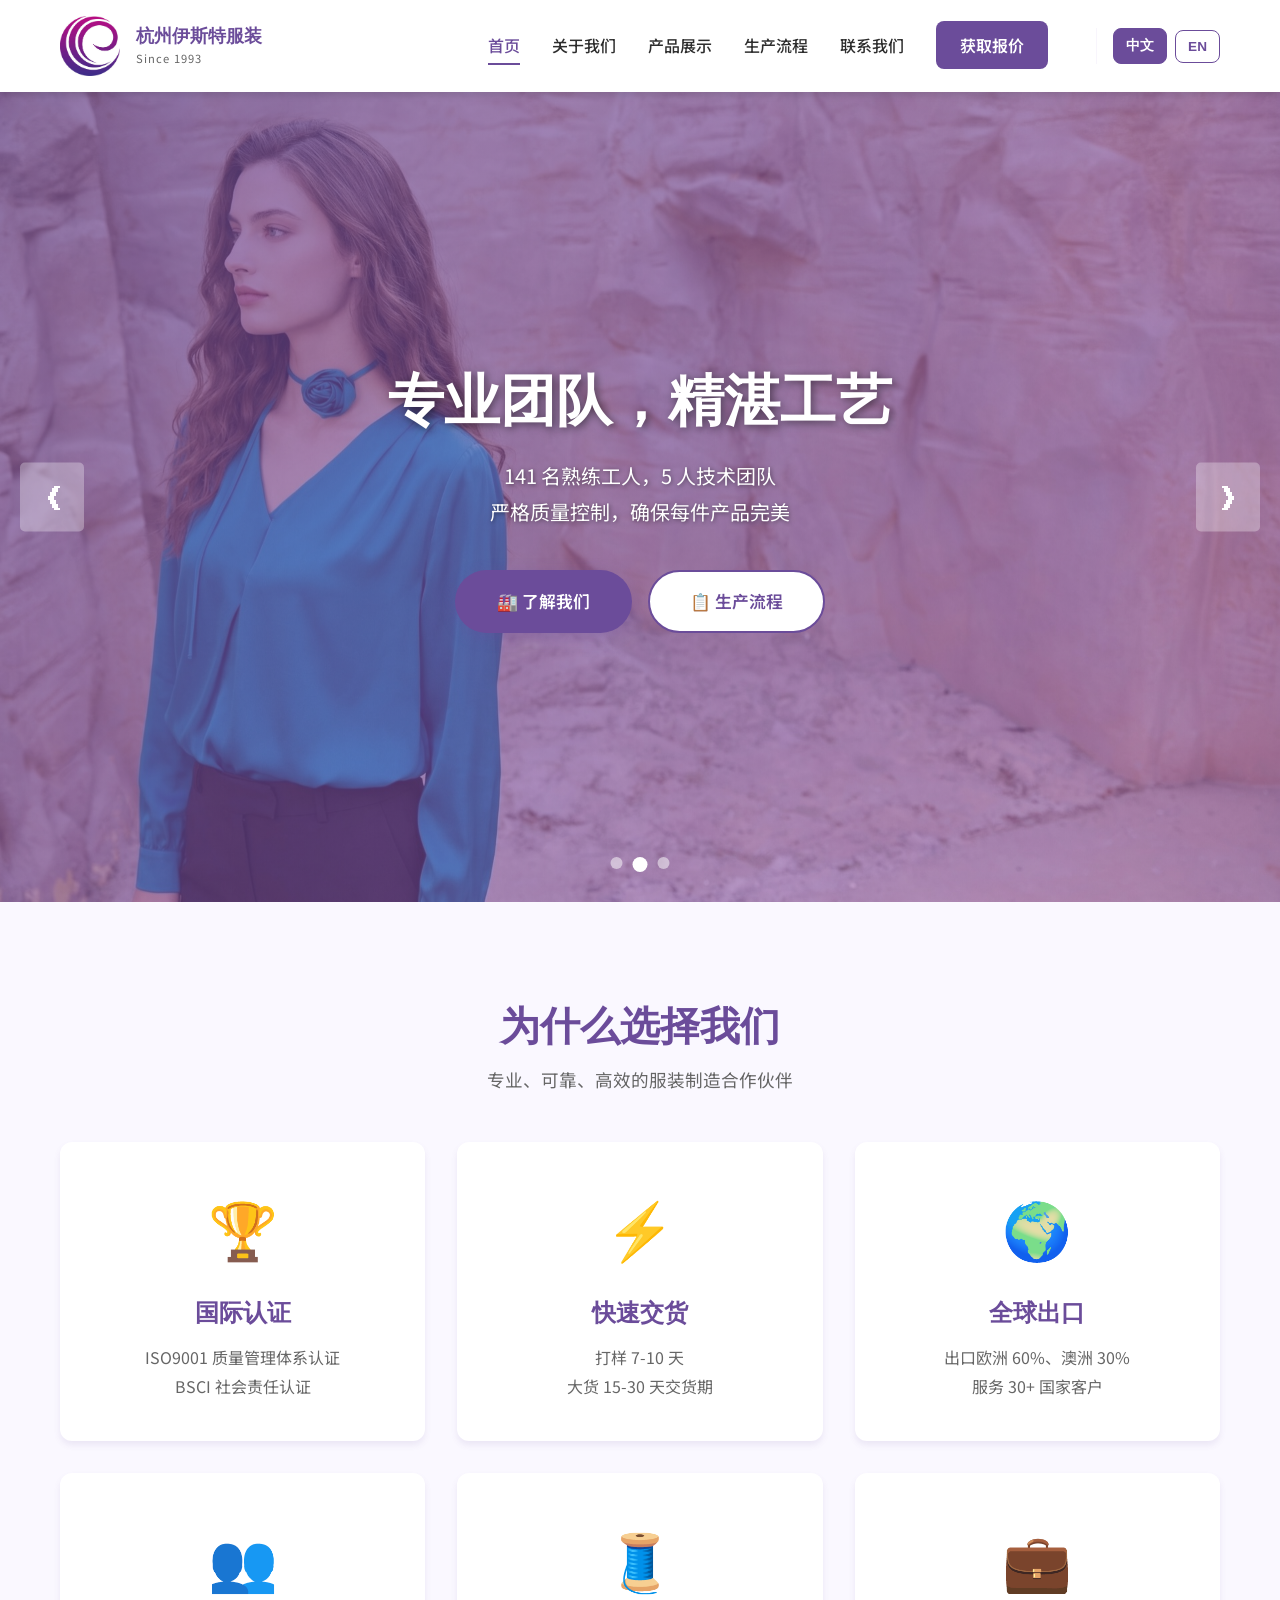
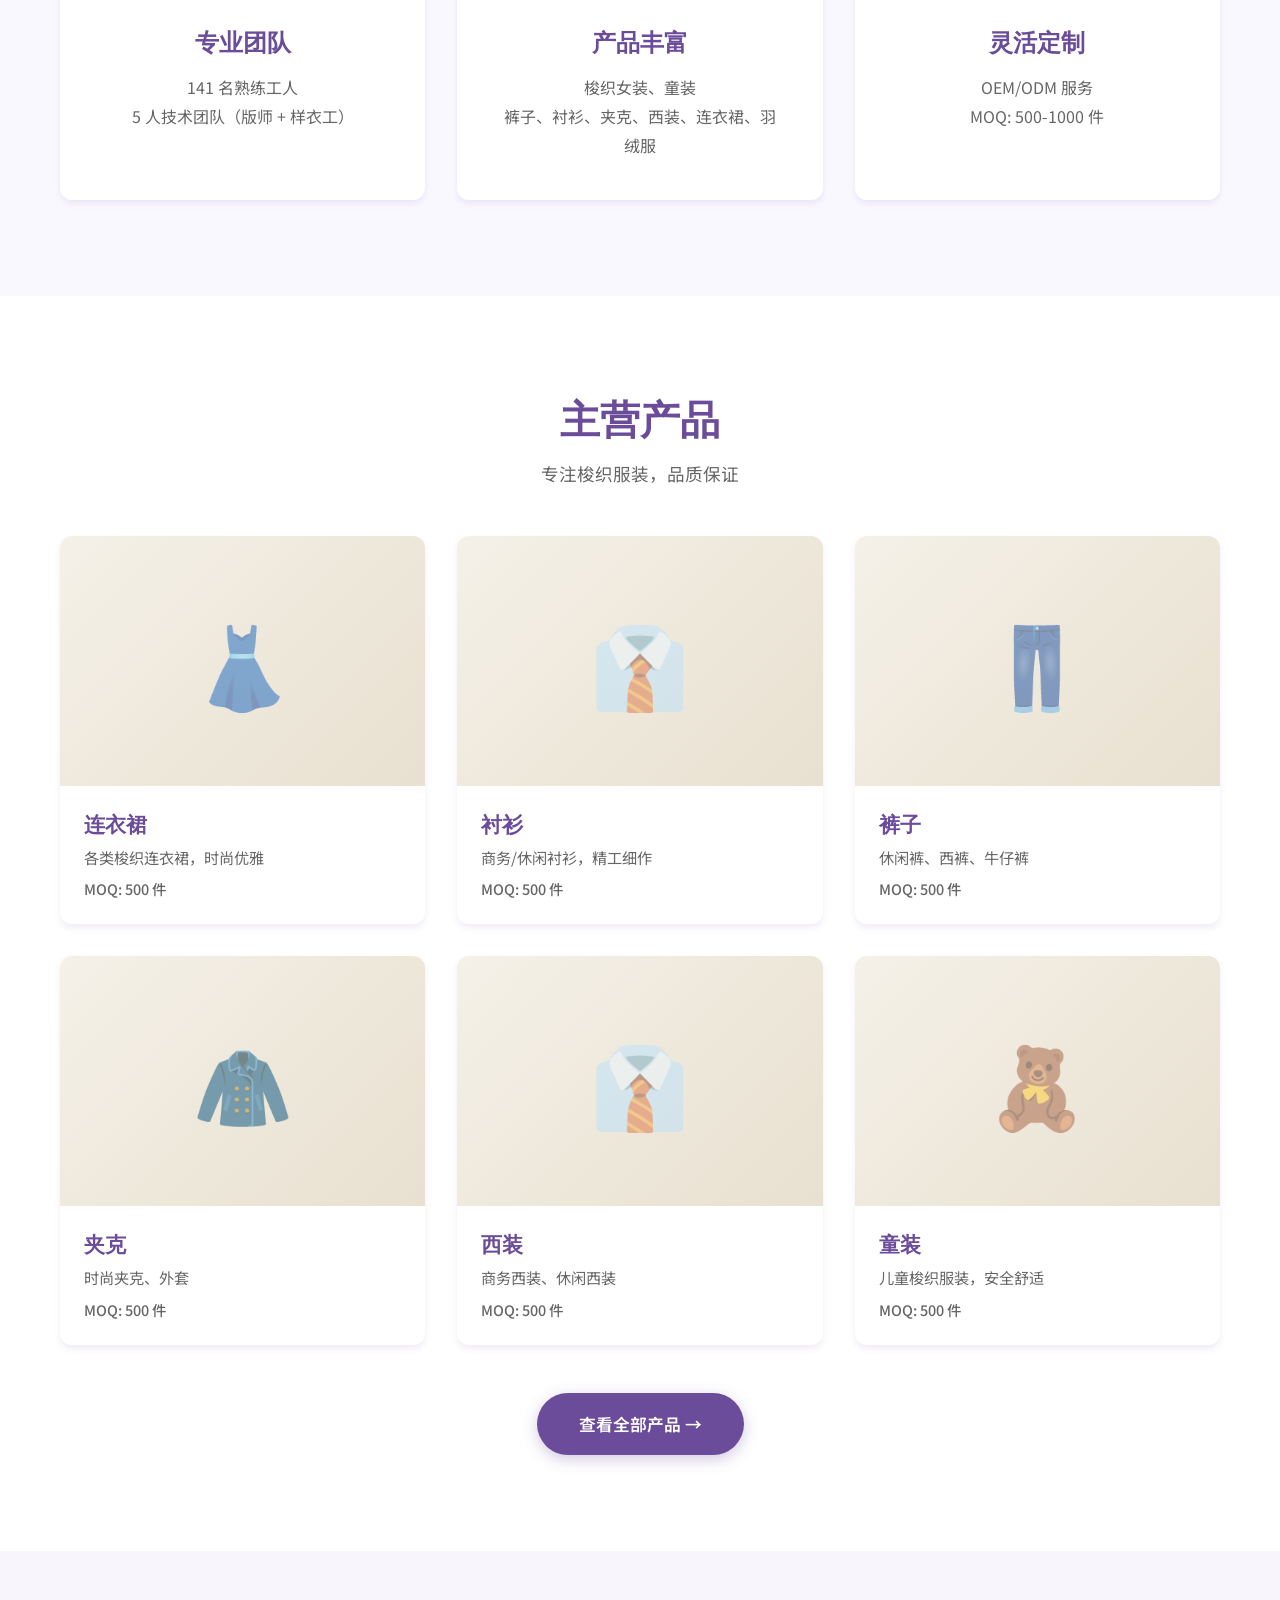
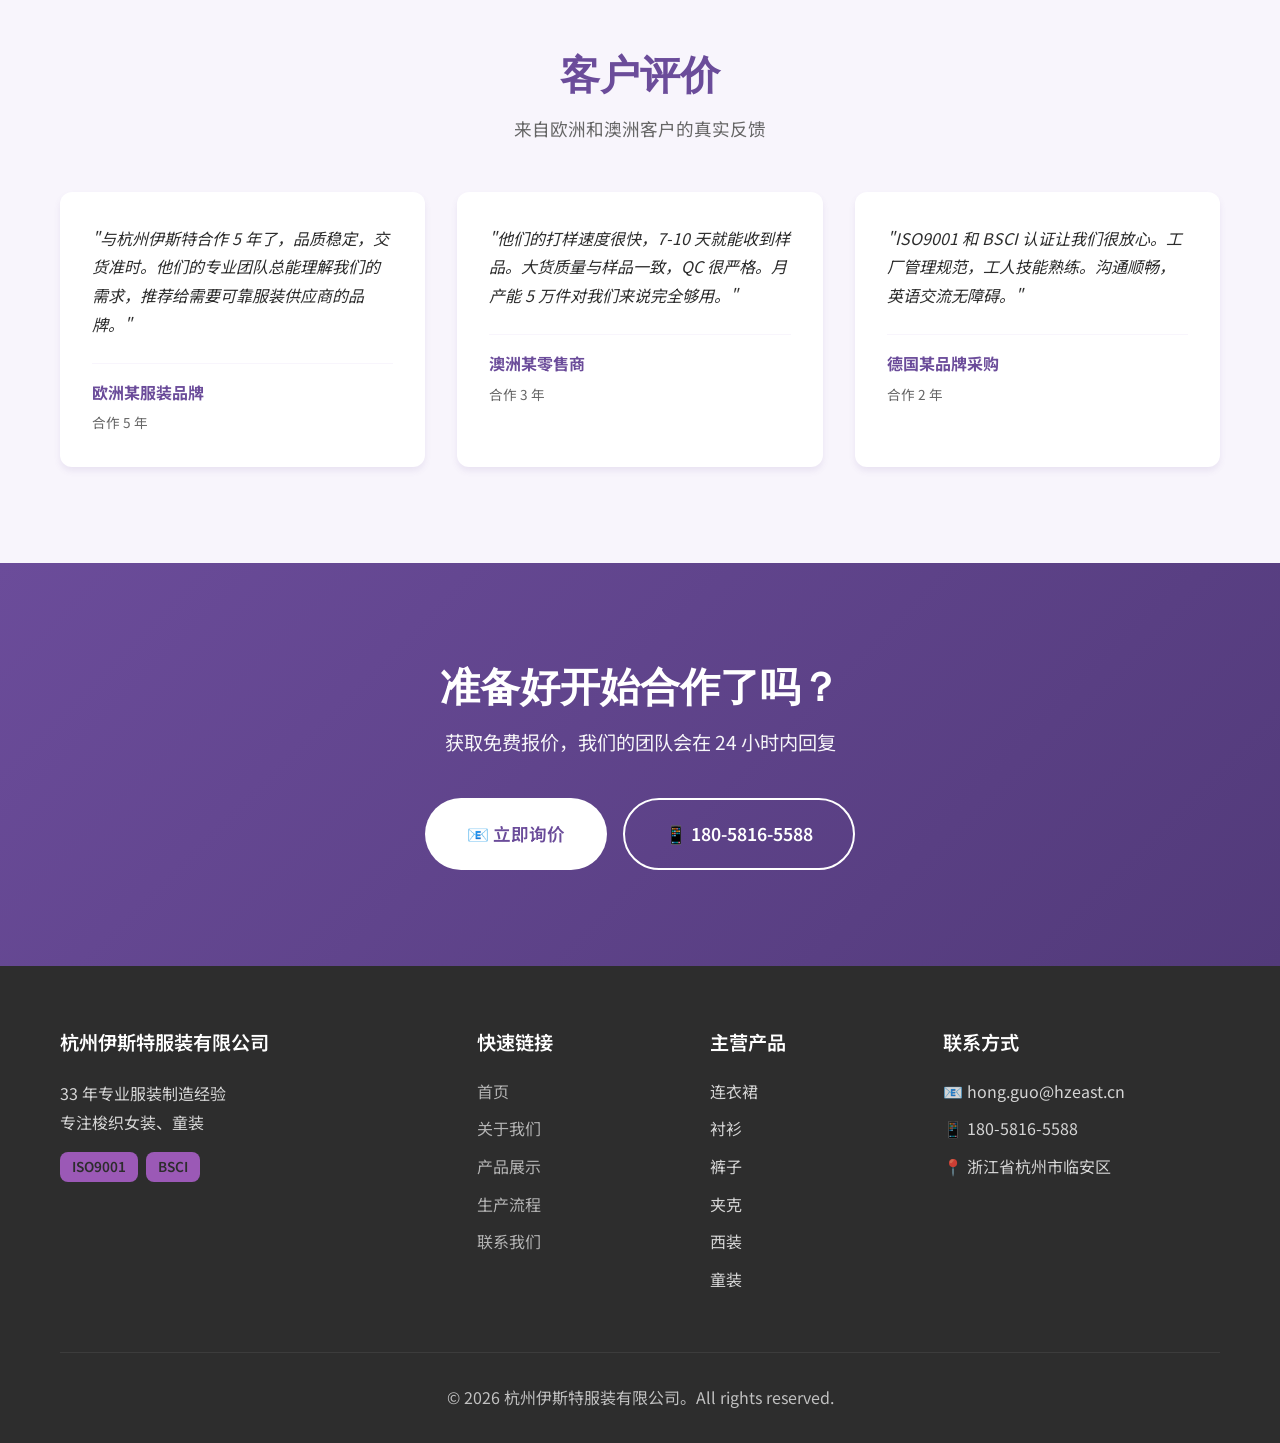
==== commit d84ab506: "🌐 Full Site Language Switch + Hero Slider Captions Changes: 1. 🎠 Hero Slider with Text Overlays    -" ====
--- a/index.html
+++ b/index.html
@@ -55,20 +55,50 @@
     </header>
 
     <main>
-        <!-- Hero 轮播 Banner -->
+        <!-- Hero 轮播 Banner + 文字层 -->
         <section class="hero-slider">
             <div class="slider-container">
                 <!-- Banner 1: 蓝色衬衫模特 -->
                 <div class="slider-slide active">
                     <img src="uploads/upload_0.jpg" alt="服装制造" class="slider-image">
+                    <div class="slider-caption">
+                        <div class="container">
+                            <h1 class="slider-title" data-i18n="hero-title">33 年专业服装制造经验</h1>
+                            <p class="slider-subtitle" data-i18n="hero-subtitle">专注梭织女装、童装，月产能 50,000 件<br>ISO9001 & BSCI 认证，出口欧洲澳洲 30+ 国家</p>
+                            <div class="slider-buttons">
+                                <a href="pages/contact.html" class="btn btn-primary" data-i18n="hero-btn-quote">📧 获取报价</a>
+                                <a href="pages/products.html" class="btn btn-secondary" data-i18n="hero-btn-products">👗 查看产品</a>
+                            </div>
+                        </div>
+                    </div>
                 </div>
                 <!-- Banner 2: 工厂/车间 -->
                 <div class="slider-slide">
-                    <img src="images/products/worker.jpg" alt="生产车间" class="slider-image" onerror="this.src='uploads/upload_0.jpg'">
+                    <img src="uploads/upload_0.jpg" alt="生产车间" class="slider-image">
+                    <div class="slider-caption">
+                        <div class="container">
+                            <h1 class="slider-title" data-i18n="hero-title-2">专业团队，精湛工艺</h1>
+                            <p class="slider-subtitle" data-i18n="hero-subtitle-2">141 名熟练工人，5 人技术团队<br>严格质量控制，确保每件产品完美</p>
+                            <div class="slider-buttons">
+                                <a href="pages/about.html" class="btn btn-primary" data-i18n="hero-btn-about">🏭 了解我们</a>
+                                <a href="pages/process.html" class="btn btn-secondary" data-i18n="hero-btn-process">📋 生产流程</a>
+                            </div>
+                        </div>
+                    </div>
                 </div>
                 <!-- Banner 3: 产品/面料 -->
                 <div class="slider-slide">
-                    <img src="images/products/fabric.jpg" alt="面料细节" class="slider-image" onerror="this.src='uploads/upload_0.jpg'">
+                    <img src="uploads/upload_0.jpg" alt="面料细节" class="slider-image">
+                    <div class="slider-caption">
+                        <div class="container">
+                            <h1 class="slider-title" data-i18n="hero-title-3">优质面料，多样选择</h1>
+                            <p class="slider-subtitle" data-i18n="hero-subtitle-3">全球采购优质面料<br>梭织女装、童装，款式多样</p>
+                            <div class="slider-buttons">
+                                <a href="pages/contact.html" class="btn btn-primary" data-i18n="hero-btn-quote">📧 获取报价</a>
+                                <a href="pages/products.html" class="btn btn-secondary" data-i18n="hero-btn-products">👗 查看产品</a>
+                            </div>
+                        </div>
+                    </div>
                 </div>
             </div>
             <!-- 轮播控制 -->
--- a/css/style.css
+++ b/css/style.css
@@ -323,6 +323,44 @@
     background: var(--white);
 }
 
+/* 轮播文字层 */
+.slider-caption {
+    position: absolute;
+    top: 0;
+    left: 0;
+    right: 0;
+    bottom: 0;
+    display: flex;
+    align-items: center;
+    justify-content: center;
+    background: linear-gradient(135deg, rgba(107,76,154,0.7) 0%, rgba(155,89,182,0.5) 100%);
+    z-index: 5;
+}
+
+.slider-title {
+    font-size: 3.5rem;
+    font-weight: 700;
+    color: var(--white);
+    text-align: center;
+    margin-bottom: 1.5rem;
+    text-shadow: 2px 2px 8px rgba(0, 0, 0, 0.5);
+}
+
+.slider-subtitle {
+    font-size: 1.25rem;
+    color: var(--white);
+    text-align: center;
+    margin-bottom: 2.5rem;
+    line-height: 1.8;
+    text-shadow: 1px 1px 4px rgba(0, 0, 0, 0.5);
+}
+
+.slider-buttons {
+    display: flex;
+    gap: 1rem;
+    justify-content: center;
+}
+
 .hero-overlay {
     position: absolute;
     top: 0;
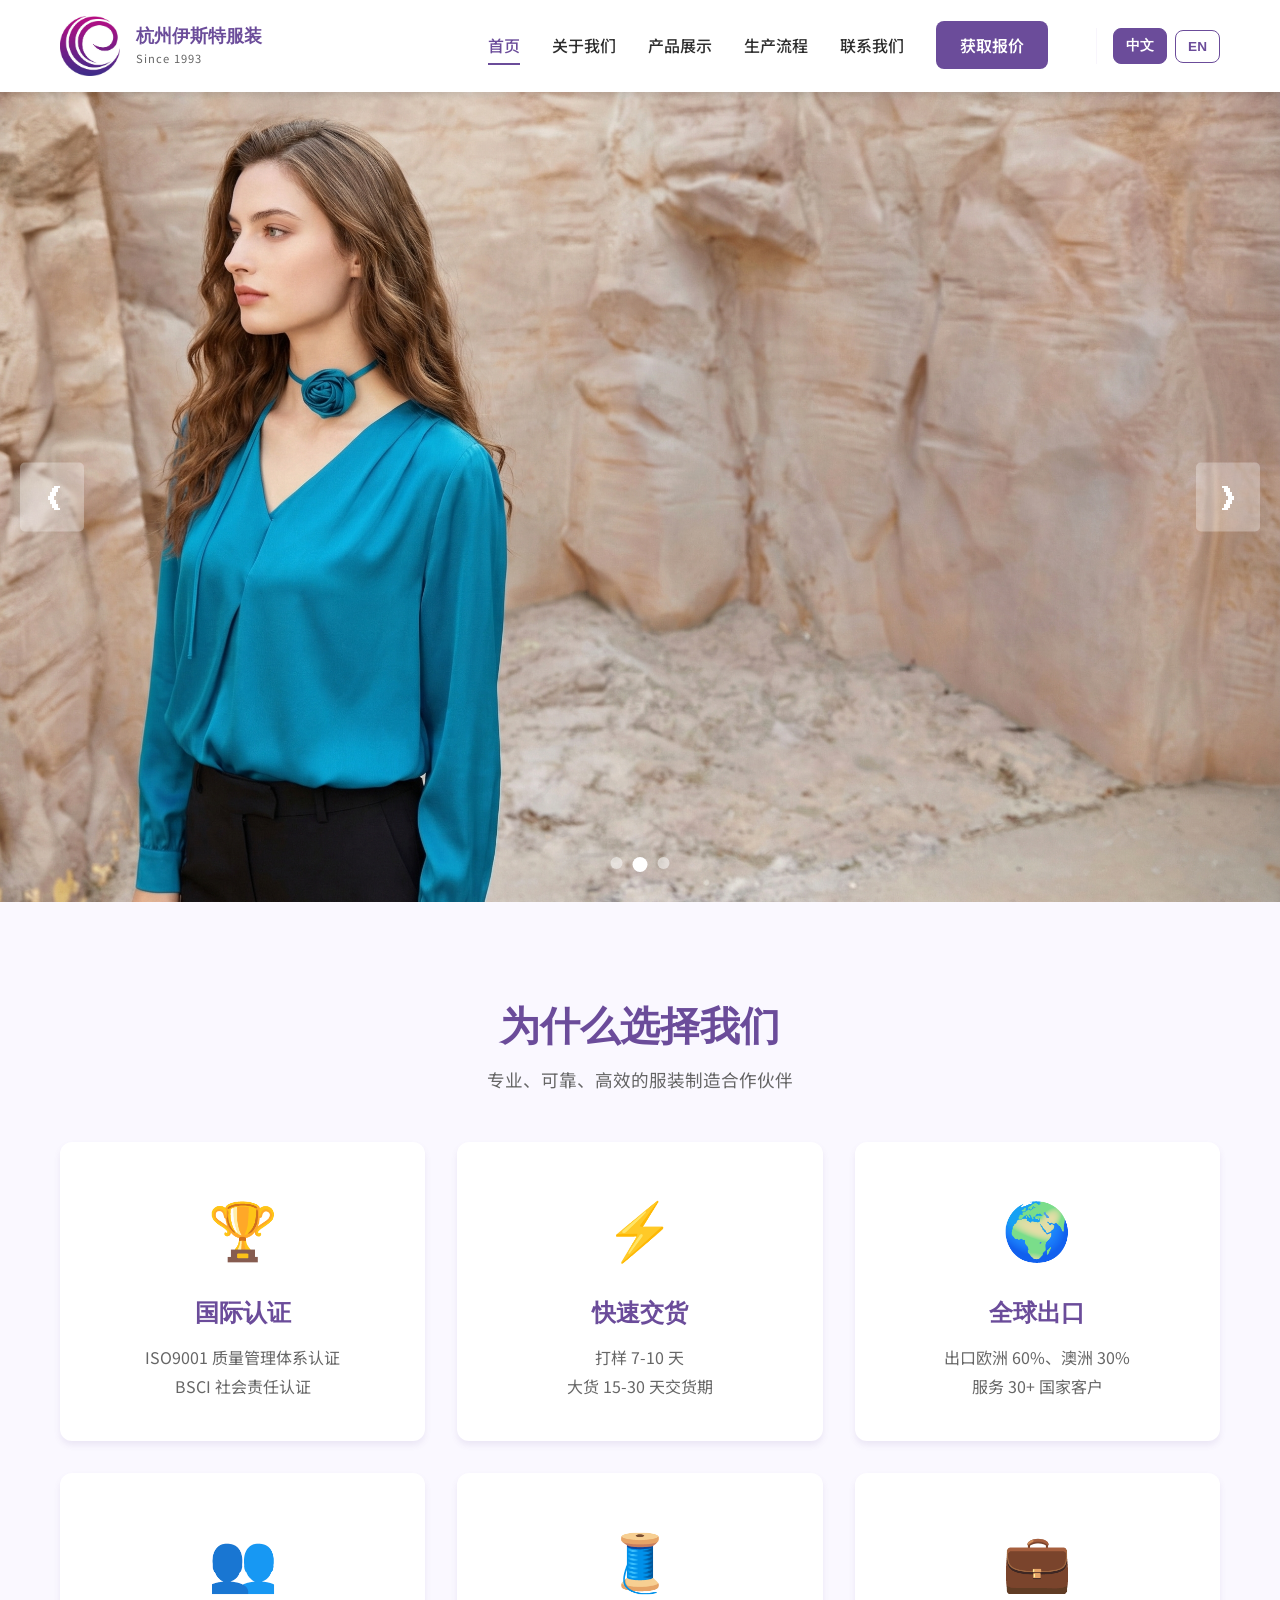
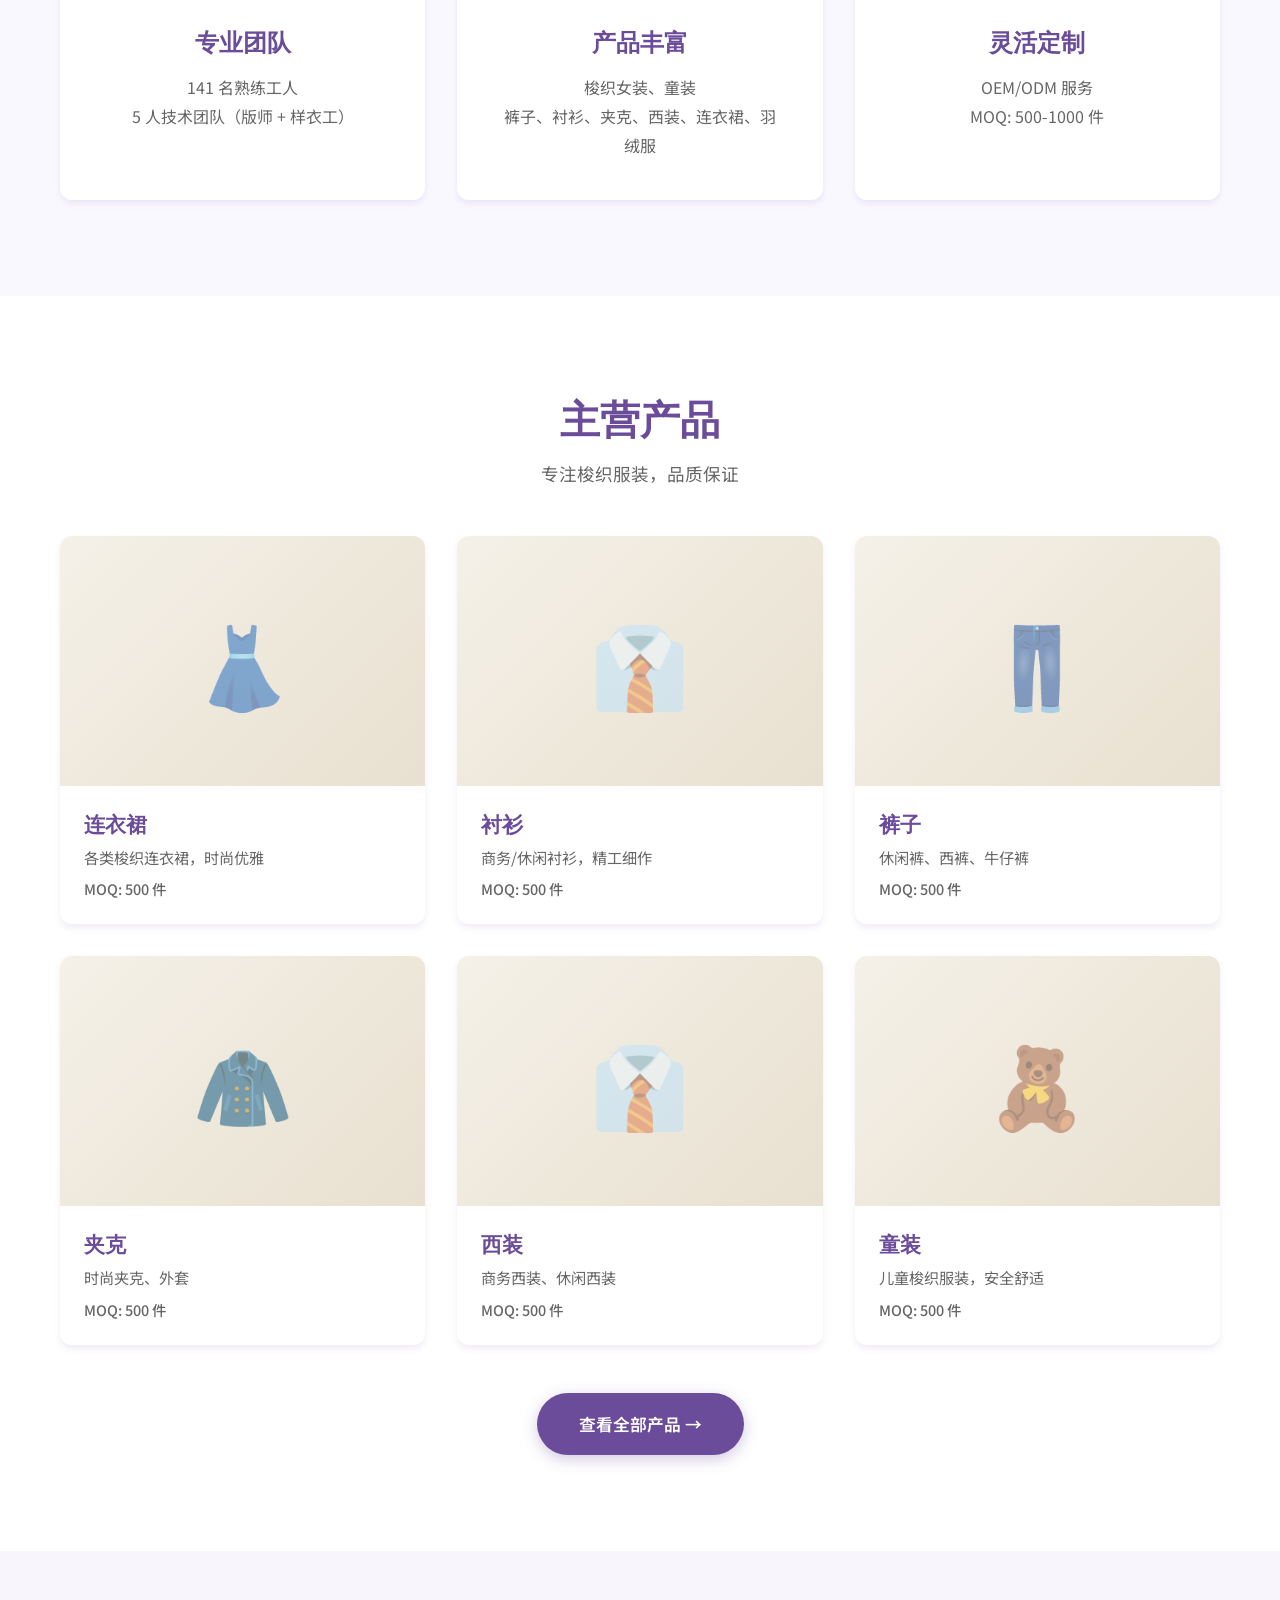
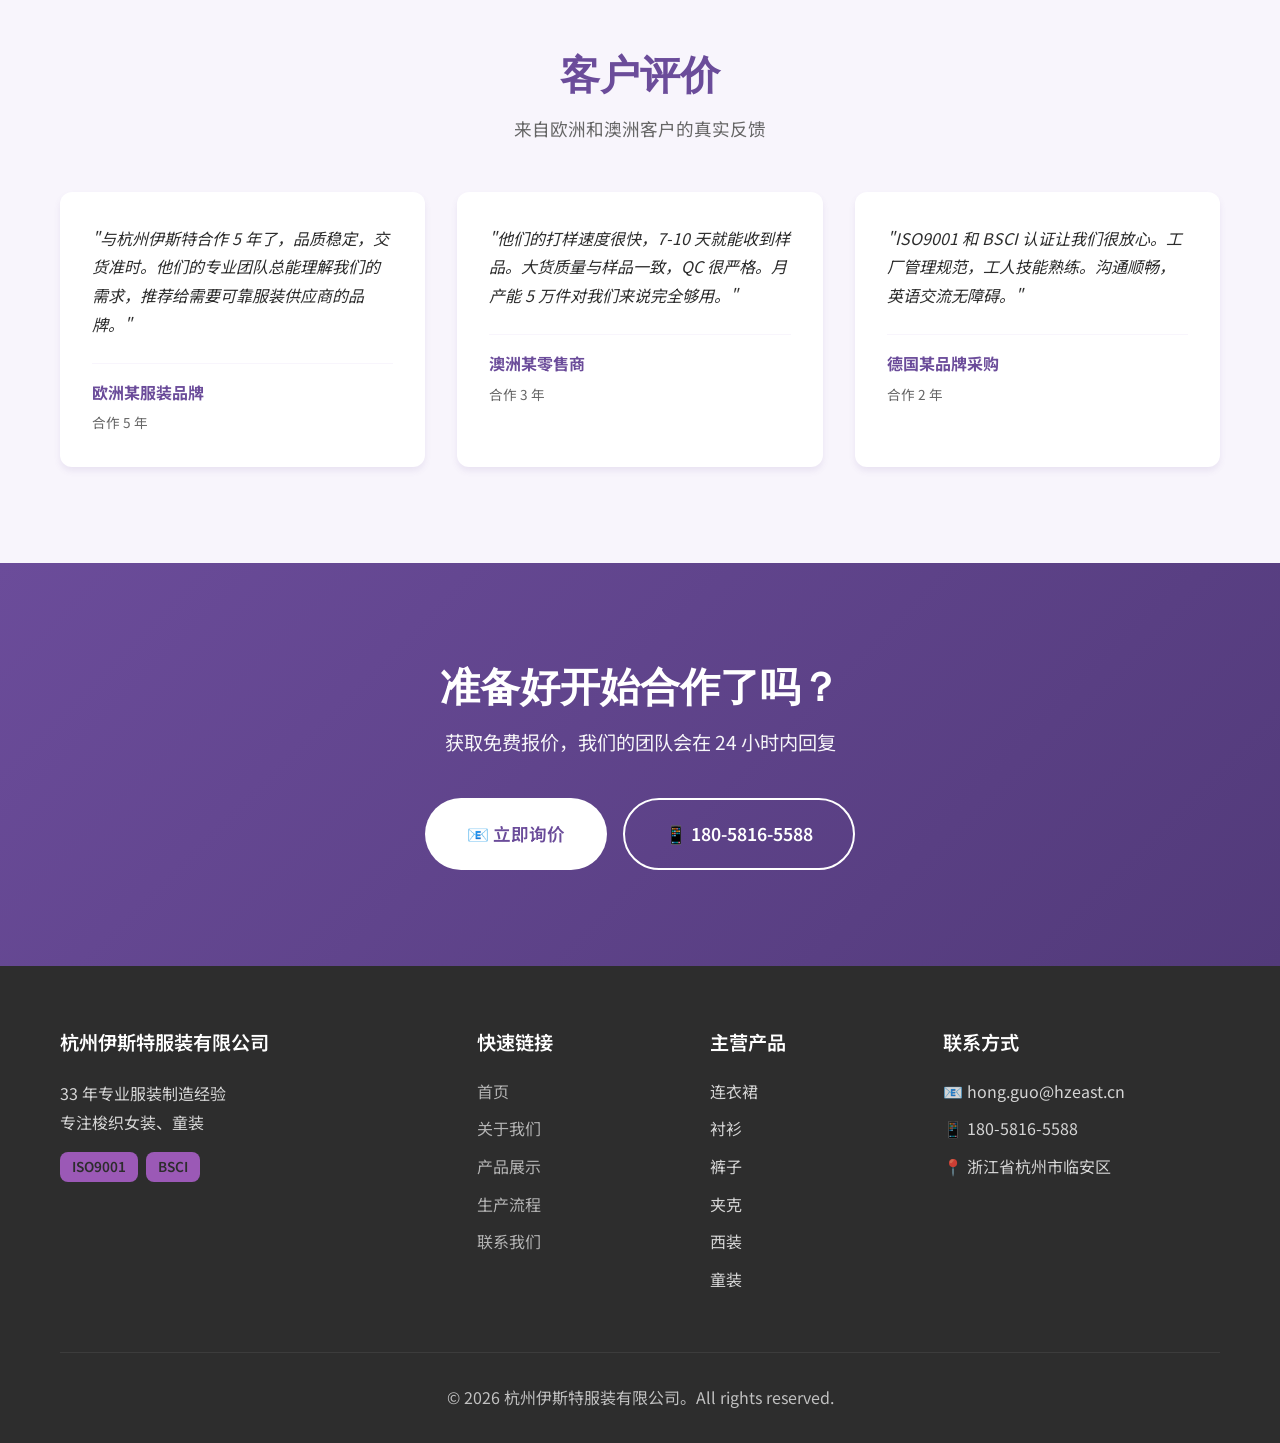
==== commit 4b46f6b7: "fix: 添加完整的 i18n 翻译支持 + 第二张 banner 图" ====
--- a/index.html
+++ b/index.html
@@ -72,19 +72,9 @@
                         </div>
                     </div>
                 </div>
-                <!-- Banner 2: 工厂/车间 -->
+                <!-- Banner 2: 工厂/车间（文字内嵌在图片中） -->
                 <div class="slider-slide">
-                    <img src="uploads/upload_0.jpg" alt="生产车间" class="slider-image">
-                    <div class="slider-caption">
-                        <div class="container">
-                            <h1 class="slider-title" data-i18n="hero-title-2">专业团队，精湛工艺</h1>
-                            <p class="slider-subtitle" data-i18n="hero-subtitle-2">141 名熟练工人，5 人技术团队<br>严格质量控制，确保每件产品完美</p>
-                            <div class="slider-buttons">
-                                <a href="pages/about.html" class="btn btn-primary" data-i18n="hero-btn-about">🏭 了解我们</a>
-                                <a href="pages/process.html" class="btn btn-secondary" data-i18n="hero-btn-process">📋 生产流程</a>
-                            </div>
-                        </div>
-                    </div>
+                    <img src="uploads/banner2.jpg" alt="生产车间" class="slider-image">
                 </div>
                 <!-- Banner 3: 产品/面料 -->
                 <div class="slider-slide">
@@ -114,38 +104,38 @@
         <!-- 核心优势 -->
         <section class="features">
             <div class="container">
-                <h2 class="section-title">为什么选择我们</h2>
-                <p class="section-subtitle">专业、可靠、高效的服装制造合作伙伴</p>
+                <h2 class="section-title" data-i18n="features-title">为什么选择我们</h2>
+                <p class="section-subtitle" data-i18n="features-subtitle">专业、可靠、高效的服装制造合作伙伴</p>
                 <div class="features-grid">
                     <div class="feature-card">
                         <div class="feature-icon">🏆</div>
-                        <h3>国际认证</h3>
-                        <p>ISO9001 质量管理体系认证<br>BSCI 社会责任认证</p>
+                        <h3 data-i18n="feature-cert-title">国际认证</h3>
+                        <p data-i18n="feature-cert-desc">ISO9001 质量管理体系认证<br>BSCI 社会责任认证</p>
                     </div>
                     <div class="feature-card">
                         <div class="feature-icon">⚡</div>
-                        <h3>快速交货</h3>
-                        <p>打样 7-10 天<br>大货 15-30 天交货期</p>
+                        <h3 data-i18n="feature-delivery-title">快速交货</h3>
+                        <p data-i18n="feature-delivery-desc">打样 7-10 天<br>大货 15-30 天交货期</p>
                     </div>
                     <div class="feature-card">
                         <div class="feature-icon">🌍</div>
-                        <h3>全球出口</h3>
-                        <p>出口欧洲 60%、澳洲 30%<br>服务 30+ 国家客户</p>
+                        <h3 data-i18n="feature-global-title">全球出口</h3>
+                        <p data-i18n="feature-global-desc">出口欧洲 60%、澳洲 30%<br>服务 30+ 国家客户</p>
                     </div>
                     <div class="feature-card">
                         <div class="feature-icon">👥</div>
-                        <h3>专业团队</h3>
-                        <p>141 名熟练工人<br>5 人技术团队（版师 + 样衣工）</p>
+                        <h3 data-i18n="feature-team-title">专业团队</h3>
+                        <p data-i18n="feature-team-desc">141 名熟练工人<br>5 人技术团队（版师 + 样衣工）</p>
                     </div>
                     <div class="feature-card">
                         <div class="feature-icon">🧵</div>
-                        <h3>产品丰富</h3>
-                        <p>梭织女装、童装<br>裤子、衬衫、夹克、西装、连衣裙、羽绒服</p>
+                        <h3 data-i18n="feature-products-title">产品丰富</h3>
+                        <p data-i18n="feature-products-desc">梭织女装、童装<br>裤子、衬衫、夹克、西装、连衣裙、羽绒服</p>
                     </div>
                     <div class="feature-card">
                         <div class="feature-icon">💼</div>
-                        <h3>灵活定制</h3>
-                        <p>OEM/ODM 服务<br>MOQ: 500-1000 件</p>
+                        <h3 data-i18n="feature-custom-title">灵活定制</h3>
+                        <p data-i18n="feature-custom-desc">OEM/ODM 服务<br>MOQ: 500-1000 件</p>
                     </div>
                 </div>
             </div>
@@ -154,60 +144,60 @@
         <!-- 产品展示 -->
         <section class="products-preview">
             <div class="container">
-                <h2 class="section-title">主营产品</h2>
-                <p class="section-subtitle">专注梭织服装，品质保证</p>
+                <h2 class="section-title" data-i18n="products-title">主营产品</h2>
+                <p class="section-subtitle" data-i18n="products-subtitle">专注梭织服装，品质保证</p>
                 <div class="products-grid">
                     <div class="product-card">
                         <div class="product-image" style="background: linear-gradient(135deg, #f5f1e8 0%, #e8e0d0 100%);">
                             <span class="product-placeholder">👗</span>
                         </div>
-                        <h3>连衣裙</h3>
-                        <p class="product-desc">各类梭织连衣裙，时尚优雅</p>
-                        <p class="product-moq">MOQ: 500 件</p>
+                        <h3 data-i18n="product-dress">连衣裙</h3>
+                        <p class="product-desc" data-i18n="product-dress-desc">各类梭织连衣裙，时尚优雅</p>
+                        <p class="product-moq" data-i18n="product-moq">MOQ: 500 件</p>
                     </div>
                     <div class="product-card">
                         <div class="product-image" style="background: linear-gradient(135deg, #f5f1e8 0%, #e8e0d0 100%);">
                             <span class="product-placeholder">👔</span>
                         </div>
-                        <h3>衬衫</h3>
-                        <p class="product-desc">商务/休闲衬衫，精工细作</p>
-                        <p class="product-moq">MOQ: 500 件</p>
+                        <h3 data-i18n="product-shirt">衬衫</h3>
+                        <p class="product-desc" data-i18n="product-shirt-desc">商务/休闲衬衫，精工细作</p>
+                        <p class="product-moq" data-i18n="product-moq">MOQ: 500 件</p>
                     </div>
                     <div class="product-card">
                         <div class="product-image" style="background: linear-gradient(135deg, #f5f1e8 0%, #e8e0d0 100%);">
                             <span class="product-placeholder">👖</span>
                         </div>
-                        <h3>裤子</h3>
-                        <p class="product-desc">休闲裤、西裤、牛仔裤</p>
-                        <p class="product-moq">MOQ: 500 件</p>
+                        <h3 data-i18n="product-pants">裤子</h3>
+                        <p class="product-desc" data-i18n="product-pants-desc">休闲裤、西裤、牛仔裤</p>
+                        <p class="product-moq" data-i18n="product-moq">MOQ: 500 件</p>
                     </div>
                     <div class="product-card">
                         <div class="product-image" style="background: linear-gradient(135deg, #f5f1e8 0%, #e8e0d0 100%);">
                             <span class="product-placeholder">🧥</span>
                         </div>
-                        <h3>夹克</h3>
-                        <p class="product-desc">时尚夹克、外套</p>
-                        <p class="product-moq">MOQ: 500 件</p>
+                        <h3 data-i18n="product-jacket">夹克</h3>
+                        <p class="product-desc" data-i18n="product-jacket-desc">时尚夹克、外套</p>
+                        <p class="product-moq" data-i18n="product-moq">MOQ: 500 件</p>
                     </div>
                     <div class="product-card">
                         <div class="product-image" style="background: linear-gradient(135deg, #f5f1e8 0%, #e8e0d0 100%);">
                             <span class="product-placeholder">👔</span>
                         </div>
-                        <h3>西装</h3>
-                        <p class="product-desc">商务西装、休闲西装</p>
-                        <p class="product-moq">MOQ: 500 件</p>
+                        <h3 data-i18n="product-suit">西装</h3>
+                        <p class="product-desc" data-i18n="product-suit-desc">商务西装、休闲西装</p>
+                        <p class="product-moq" data-i18n="product-moq">MOQ: 500 件</p>
                     </div>
                     <div class="product-card">
                         <div class="product-image" style="background: linear-gradient(135deg, #f5f1e8 0%, #e8e0d0 100%);">
                             <span class="product-placeholder">🧸</span>
                         </div>
-                        <h3>童装</h3>
-                        <p class="product-desc">儿童梭织服装，安全舒适</p>
-                        <p class="product-moq">MOQ: 500 件</p>
+                        <h3 data-i18n="product-kids">童装</h3>
+                        <p class="product-desc" data-i18n="product-kids-desc">儿童梭织服装，安全舒适</p>
+                        <p class="product-moq" data-i18n="product-moq">MOQ: 500 件</p>
                     </div>
                 </div>
                 <div class="products-more">
-                    <a href="pages/products.html" class="btn btn-primary">查看全部产品 →</a>
+                    <a href="pages/products.html" class="btn btn-primary" data-i18n="products-more">查看全部产品 →</a>
                 </div>
             </div>
         </section>
@@ -215,8 +205,8 @@
         <!-- 客户见证 -->
         <section class="testimonials">
             <div class="container">
-                <h2 class="section-title">客户评价</h2>
-                <p class="section-subtitle">来自欧洲和澳洲客户的真实反馈</p>
+                <h2 class="section-title" data-i18n="testimonials-title">客户评价</h2>
+                <p class="section-subtitle" data-i18n="testimonials-subtitle">来自欧洲和澳洲客户的真实反馈</p>
                 <div class="testimonials-grid">
                     <div class="testimonial-card">
                         <div class="testimonial-content">
@@ -258,13 +248,13 @@
         <!-- CTA 区域 -->
         <section class="cta">
             <div class="container">
-                <h2>准备好开始合作了吗？</h2>
-                <p>获取免费报价，我们的团队会在 24 小时内回复</p>
+                <h2 data-i18n="cta-title">准备好开始合作了吗？</h2>
+                <p data-i18n="cta-subtitle">获取免费报价，我们的团队会在 24 小时内回复</p>
                 <div class="cta-buttons">
-                    <a href="pages/contact.html" class="btn btn-white btn-large">
+                    <a href="pages/contact.html" class="btn btn-white btn-large" data-i18n="cta-button">
                         📧 立即询价
                     </a>
-                    <a href="tel:18058165588" class="btn btn-outline btn-large">
+                    <a href="tel:18058165588" class="btn btn-outline btn-large" data-i18n="cta-phone">
                         📱 180-5816-5588
                     </a>
                 </div>
@@ -277,36 +267,36 @@
         <div class="container">
             <div class="footer-grid">
                 <div class="footer-col">
-                    <h4>杭州伊斯特服装有限公司</h4>
-                    <p>33 年专业服装制造经验<br>专注梭织女装、童装</p>
+                    <h4 data-i18n="footer-company">杭州伊斯特服装有限公司</h4>
+                    <p data-i18n="footer-desc">33 年专业服装制造经验<br>专注梭织女装、童装</p>
                     <div class="footer-certifications">
                         <span class="cert-badge">ISO9001</span>
                         <span class="cert-badge">BSCI</span>
                     </div>
                 </div>
                 <div class="footer-col">
-                    <h4>快速链接</h4>
+                    <h4 data-i18n="footer-links">快速链接</h4>
                     <ul>
-                        <li><a href="index.html">首页</a></li>
-                        <li><a href="pages/about.html">关于我们</a></li>
-                        <li><a href="pages/products.html">产品展示</a></li>
-                        <li><a href="pages/process.html">生产流程</a></li>
-                        <li><a href="pages/contact.html">联系我们</a></li>
+                        <li><a href="index.html" data-i18n="nav-home">首页</a></li>
+                        <li><a href="pages/about.html" data-i18n="nav-about">关于我们</a></li>
+                        <li><a href="pages/products.html" data-i18n="nav-products">产品展示</a></li>
+                        <li><a href="pages/process.html" data-i18n="nav-process">生产流程</a></li>
+                        <li><a href="pages/contact.html" data-i18n="nav-contact">联系我们</a></li>
                     </ul>
                 </div>
                 <div class="footer-col">
-                    <h4>主营产品</h4>
+                    <h4 data-i18n="footer-products">主营产品</h4>
                     <ul>
-                        <li>连衣裙</li>
-                        <li>衬衫</li>
-                        <li>裤子</li>
-                        <li>夹克</li>
-                        <li>西装</li>
-                        <li>童装</li>
+                        <li data-i18n="product-dress">连衣裙</li>
+                        <li data-i18n="product-shirt">衬衫</li>
+                        <li data-i18n="product-pants">裤子</li>
+                        <li data-i18n="product-jacket">夹克</li>
+                        <li data-i18n="product-suit">西装</li>
+                        <li data-i18n="product-kids">童装</li>
                     </ul>
                 </div>
                 <div class="footer-col">
-                    <h4>联系方式</h4>
+                    <h4 data-i18n="footer-contact">联系方式</h4>
                     <ul class="contact-info">
                         <li>📧 hong.guo@hzeast.cn</li>
                         <li>📱 180-5816-5588</li>
@@ -315,7 +305,7 @@
                 </div>
             </div>
             <div class="footer-bottom">
-                <p>&copy; 2026 杭州伊斯特服装有限公司。All rights reserved.</p>
+                <p data-i18n="footer-rights">&copy; 2026 杭州伊斯特服装有限公司。All rights reserved.</p>
             </div>
         </div>
     </footer>
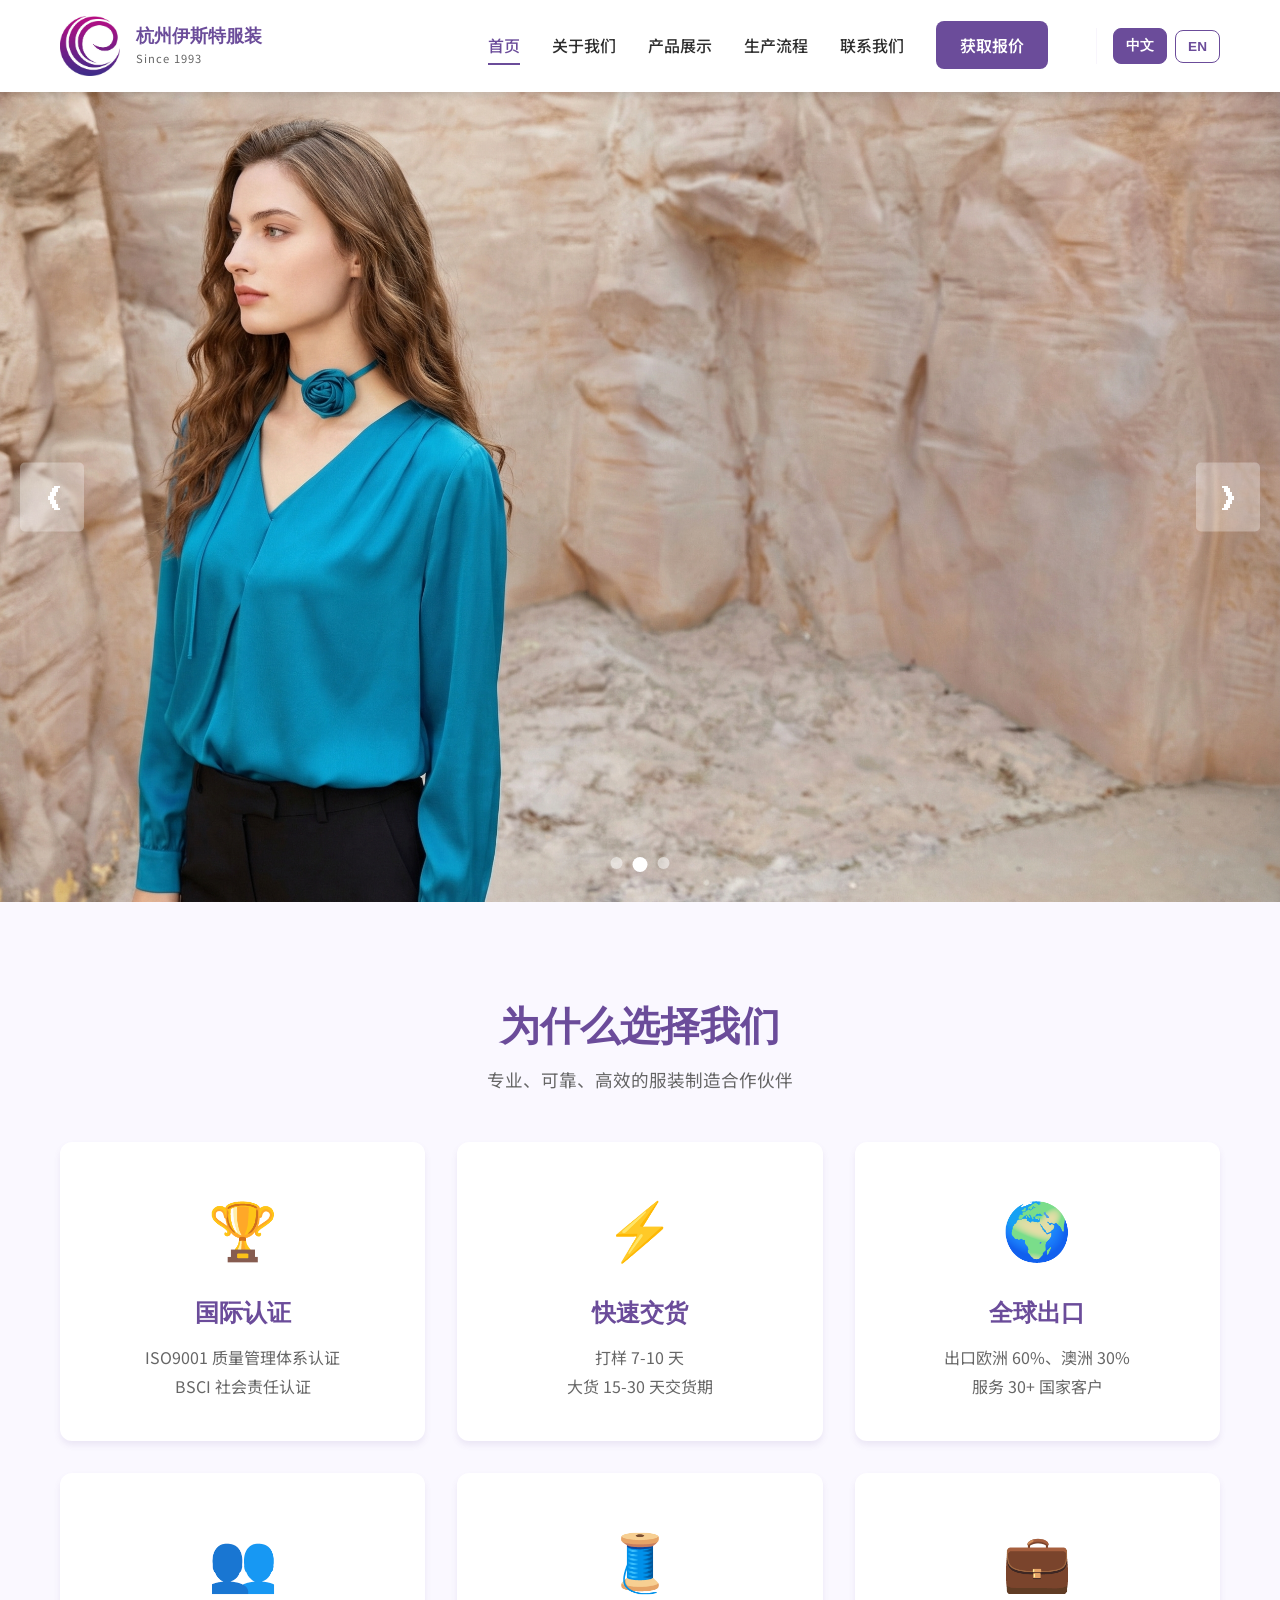
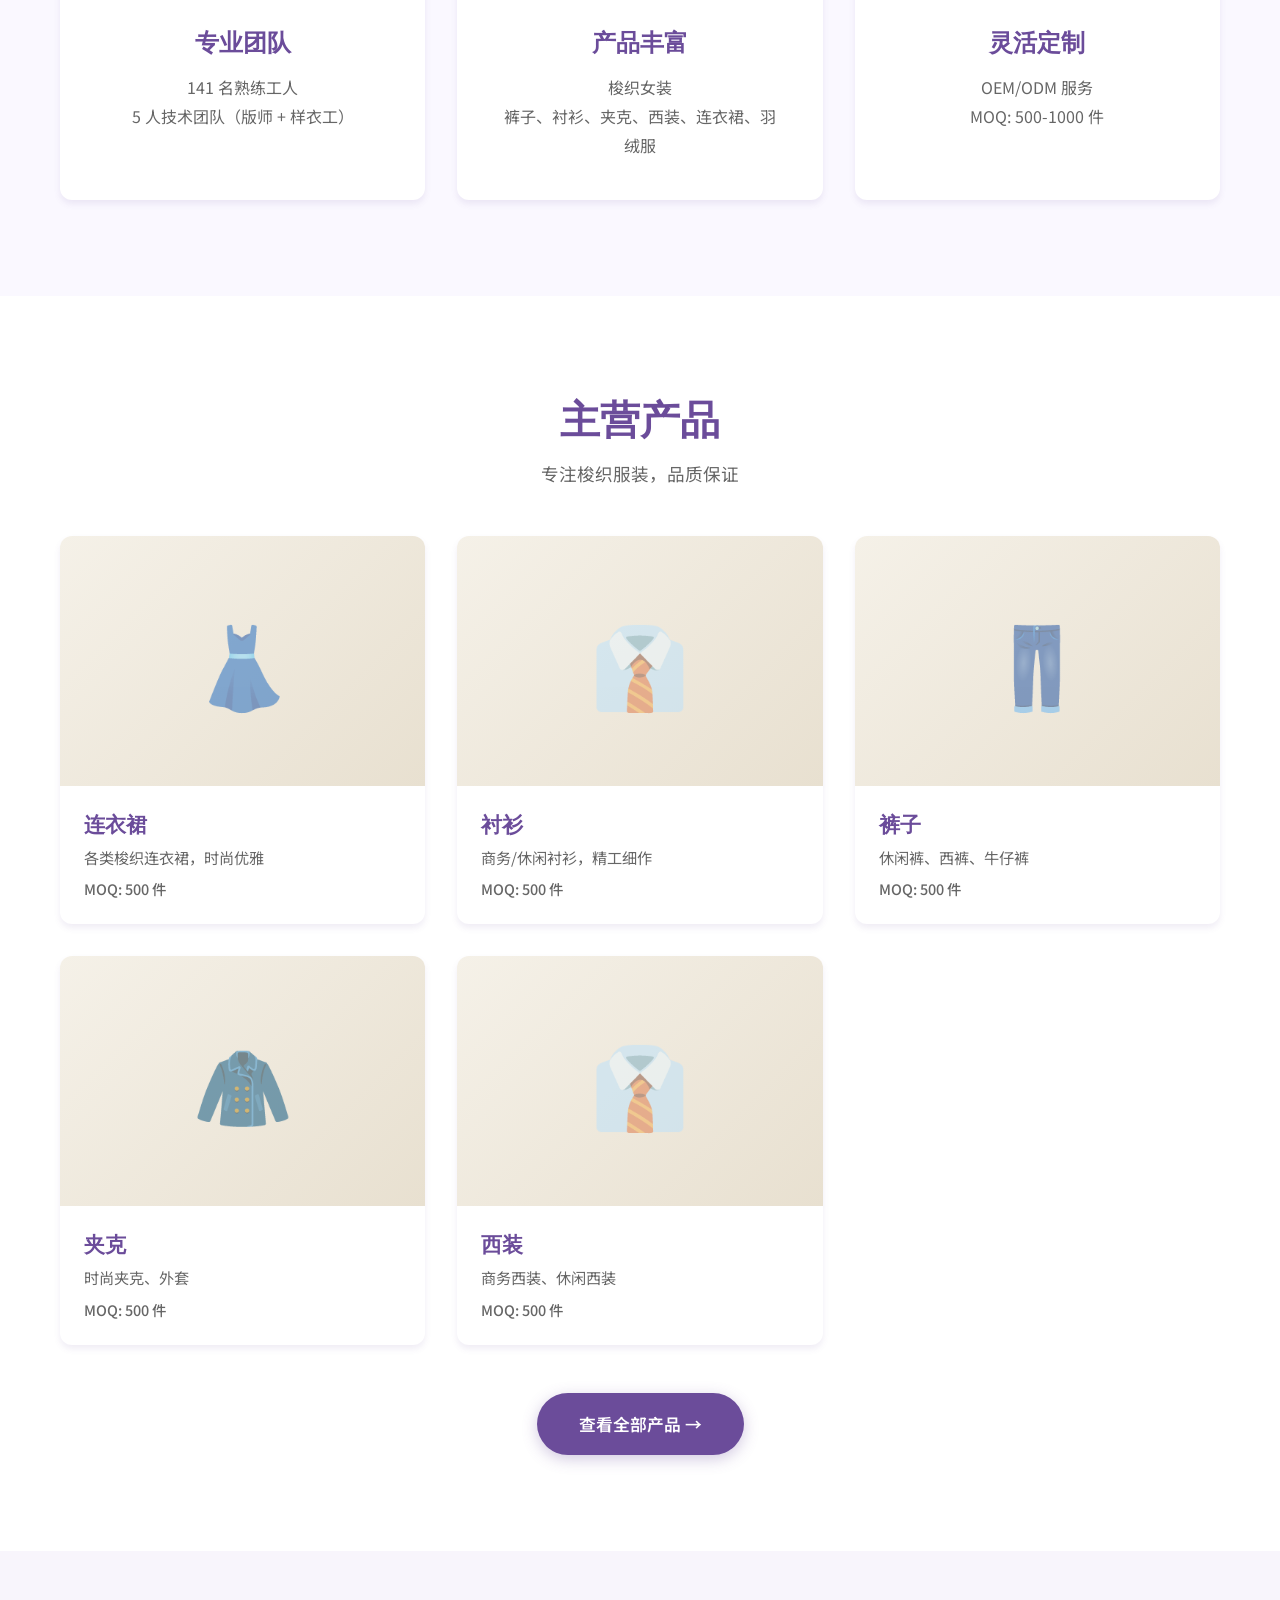
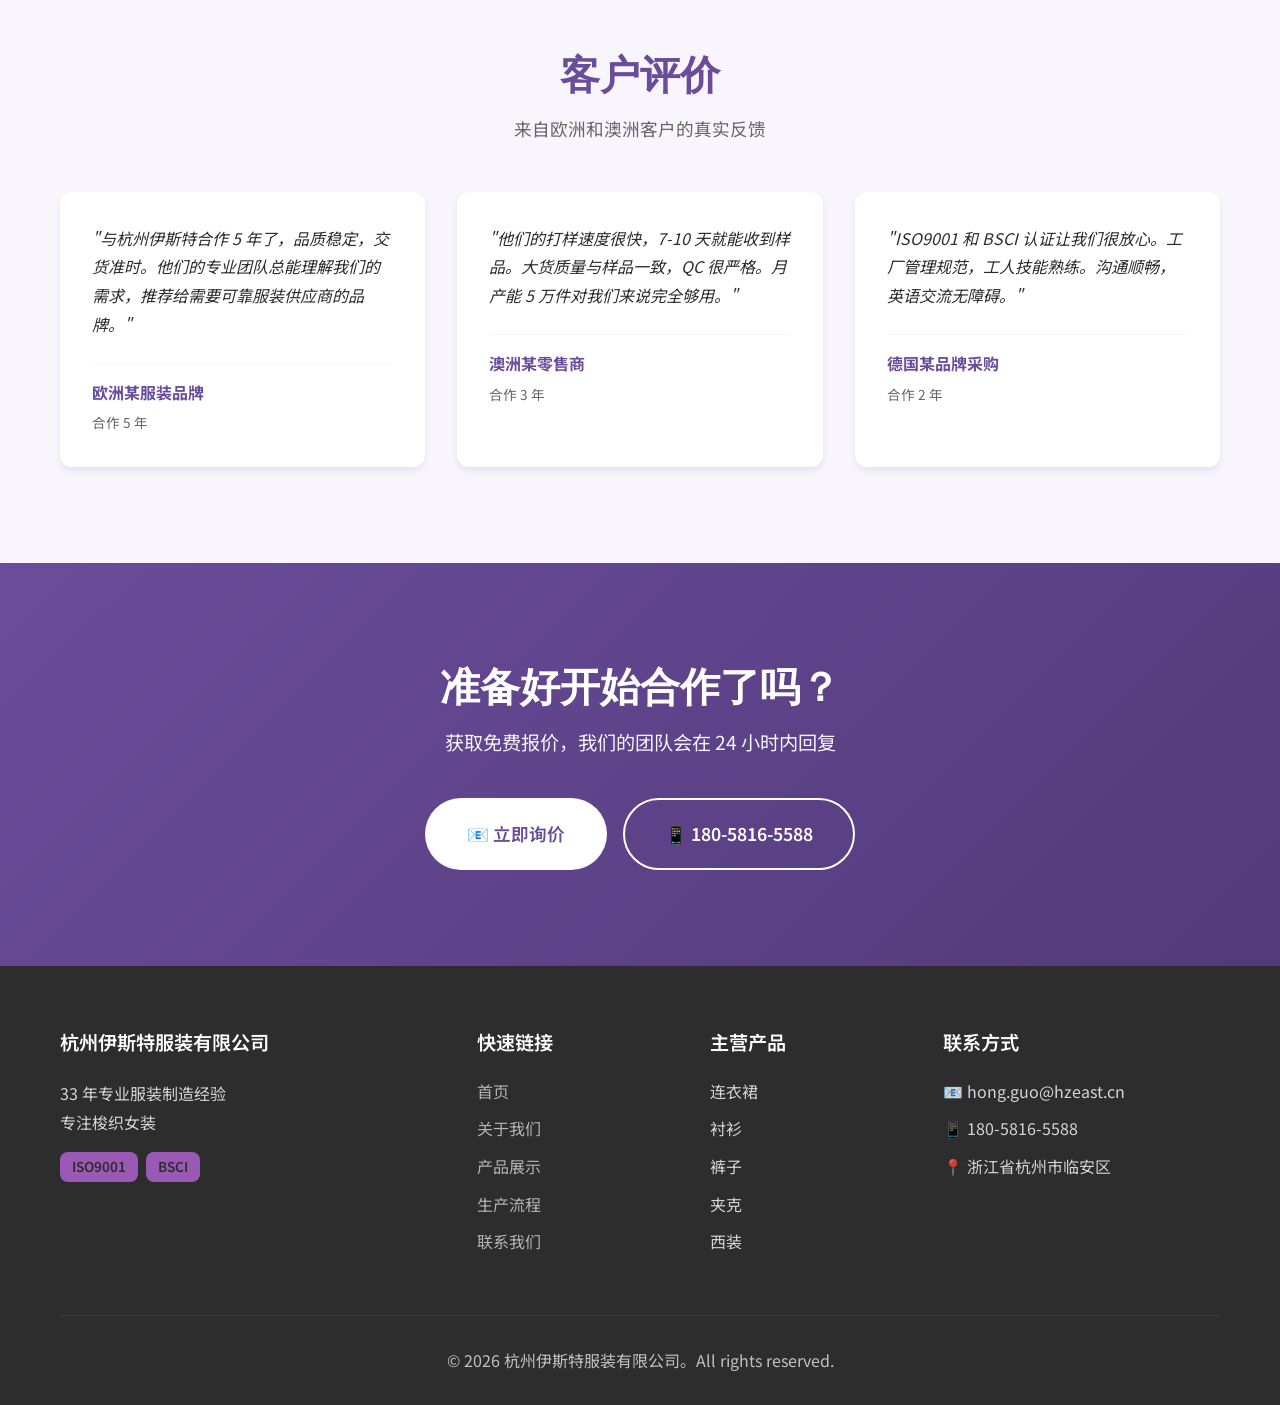
==== commit b04ce465: "feat: 删除童装相关产品线和描述" ====
--- a/index.html
+++ b/index.html
@@ -5,9 +5,9 @@
     <meta name="viewport" content="width=device-width, initial-scale=1.0">
     
     <!-- SEO -->
-    <title>杭州伊斯特服装有限公司 | 33 年专业梭织女装童装制造商</title>
-    <meta name="description" content="33 年服装制造经验，专注梭织女装、童装。ISO9001&BSCI 认证，月产能 50,000 件，出口欧洲澳洲 30+ 国家。免费打样，快速交货。">
-    <meta name="keywords" content="服装厂，女装制造，童装 OEM，梭织服装，杭州服装厂，服装代工，BSCI 认证">
+    <title>杭州伊斯特服装有限公司 | 33 年专业梭织女装制造商</title>
+    <meta name="description" content="33 年服装制造经验，专注梭织女装。ISO9001&BSCI 认证，月产能 50,000 件，出口欧洲澳洲 30+ 国家。免费打样，快速交货。">
+    <meta name="keywords" content="服装厂，女装制造，梭织服装，杭州服装厂，服装代工，BSCI 认证">
     
     <!-- Open Graph -->
     <meta property="og:title" content="杭州伊斯特服装 - 专业服装制造商 since 1993">
@@ -64,7 +64,7 @@
                     <div class="slider-caption">
                         <div class="container">
                             <h1 class="slider-title" data-i18n="hero-title">33 年专业服装制造经验</h1>
-                            <p class="slider-subtitle" data-i18n="hero-subtitle">专注梭织女装、童装，月产能 50,000 件<br>ISO9001 & BSCI 认证，出口欧洲澳洲 30+ 国家</p>
+                            <p class="slider-subtitle" data-i18n="hero-subtitle">专注梭织女装，月产能 50,000 件<br>ISO9001 & BSCI 认证，出口欧洲澳洲 30+ 国家</p>
                             <div class="slider-buttons">
                                 <a href="pages/contact.html" class="btn btn-primary" data-i18n="hero-btn-quote">📧 获取报价</a>
                                 <a href="pages/products.html" class="btn btn-secondary" data-i18n="hero-btn-products">👗 查看产品</a>
@@ -82,7 +82,7 @@
                     <div class="slider-caption">
                         <div class="container">
                             <h1 class="slider-title" data-i18n="hero-title-3">优质面料，多样选择</h1>
-                            <p class="slider-subtitle" data-i18n="hero-subtitle-3">全球采购优质面料<br>梭织女装、童装，款式多样</p>
+                            <p class="slider-subtitle" data-i18n="hero-subtitle-3">全球采购优质面料<br>梭织女装，款式多样</p>
                             <div class="slider-buttons">
                                 <a href="pages/contact.html" class="btn btn-primary" data-i18n="hero-btn-quote">📧 获取报价</a>
                                 <a href="pages/products.html" class="btn btn-secondary" data-i18n="hero-btn-products">👗 查看产品</a>
@@ -130,7 +130,7 @@
                     <div class="feature-card">
                         <div class="feature-icon">🧵</div>
                         <h3 data-i18n="feature-products-title">产品丰富</h3>
-                        <p data-i18n="feature-products-desc">梭织女装、童装<br>裤子、衬衫、夹克、西装、连衣裙、羽绒服</p>
+                        <p data-i18n="feature-products-desc">梭织女装<br>裤子、衬衫、夹克、西装、连衣裙、羽绒服</p>
                     </div>
                     <div class="feature-card">
                         <div class="feature-icon">💼</div>
@@ -185,14 +185,6 @@
                         </div>
                         <h3 data-i18n="product-suit">西装</h3>
                         <p class="product-desc" data-i18n="product-suit-desc">商务西装、休闲西装</p>
-                        <p class="product-moq" data-i18n="product-moq">MOQ: 500 件</p>
-                    </div>
-                    <div class="product-card">
-                        <div class="product-image" style="background: linear-gradient(135deg, #f5f1e8 0%, #e8e0d0 100%);">
-                            <span class="product-placeholder">🧸</span>
-                        </div>
-                        <h3 data-i18n="product-kids">童装</h3>
-                        <p class="product-desc" data-i18n="product-kids-desc">儿童梭织服装，安全舒适</p>
                         <p class="product-moq" data-i18n="product-moq">MOQ: 500 件</p>
                     </div>
                 </div>
@@ -268,7 +260,7 @@
             <div class="footer-grid">
                 <div class="footer-col">
                     <h4 data-i18n="footer-company">杭州伊斯特服装有限公司</h4>
-                    <p data-i18n="footer-desc">33 年专业服装制造经验<br>专注梭织女装、童装</p>
+                    <p data-i18n="footer-desc">33 年专业服装制造经验<br>专注梭织女装</p>
                     <div class="footer-certifications">
                         <span class="cert-badge">ISO9001</span>
                         <span class="cert-badge">BSCI</span>
@@ -292,7 +284,6 @@
                         <li data-i18n="product-pants">裤子</li>
                         <li data-i18n="product-jacket">夹克</li>
                         <li data-i18n="product-suit">西装</li>
-                        <li data-i18n="product-kids">童装</li>
                     </ul>
                 </div>
                 <div class="footer-col">
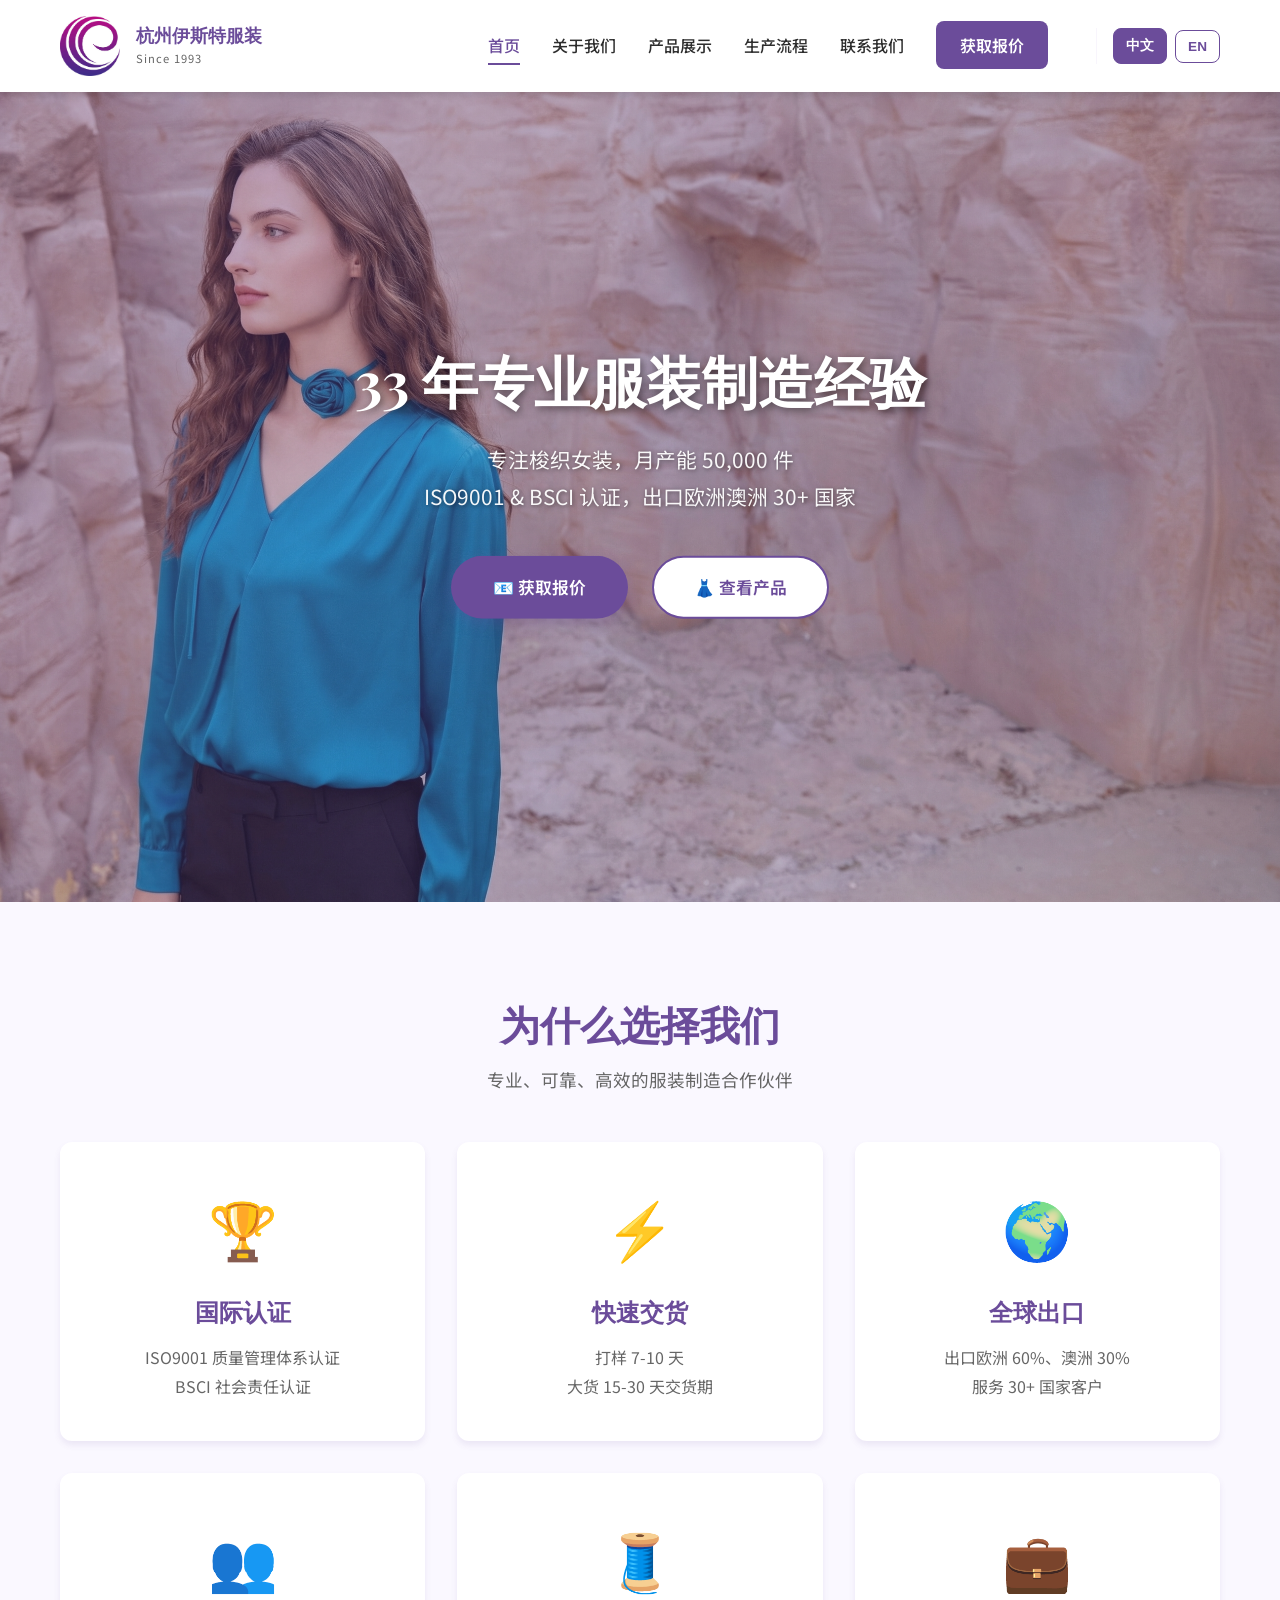
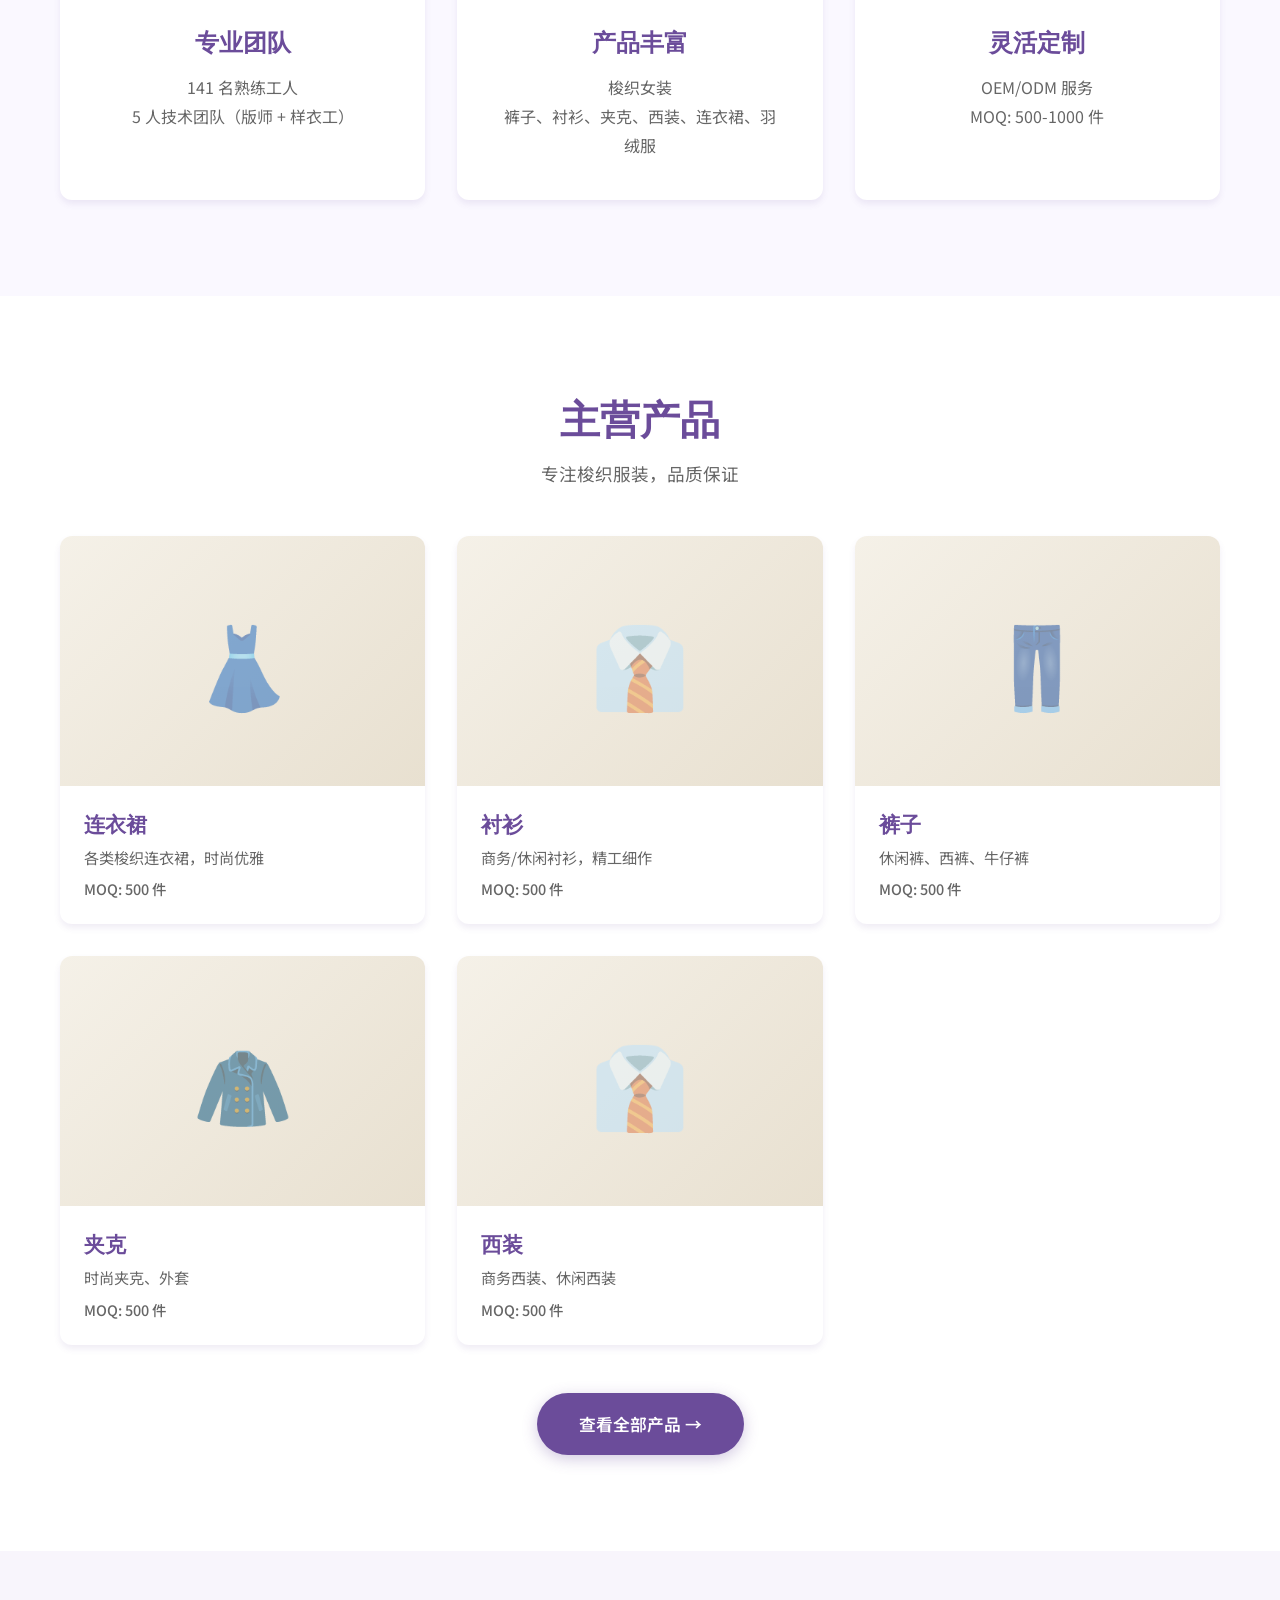
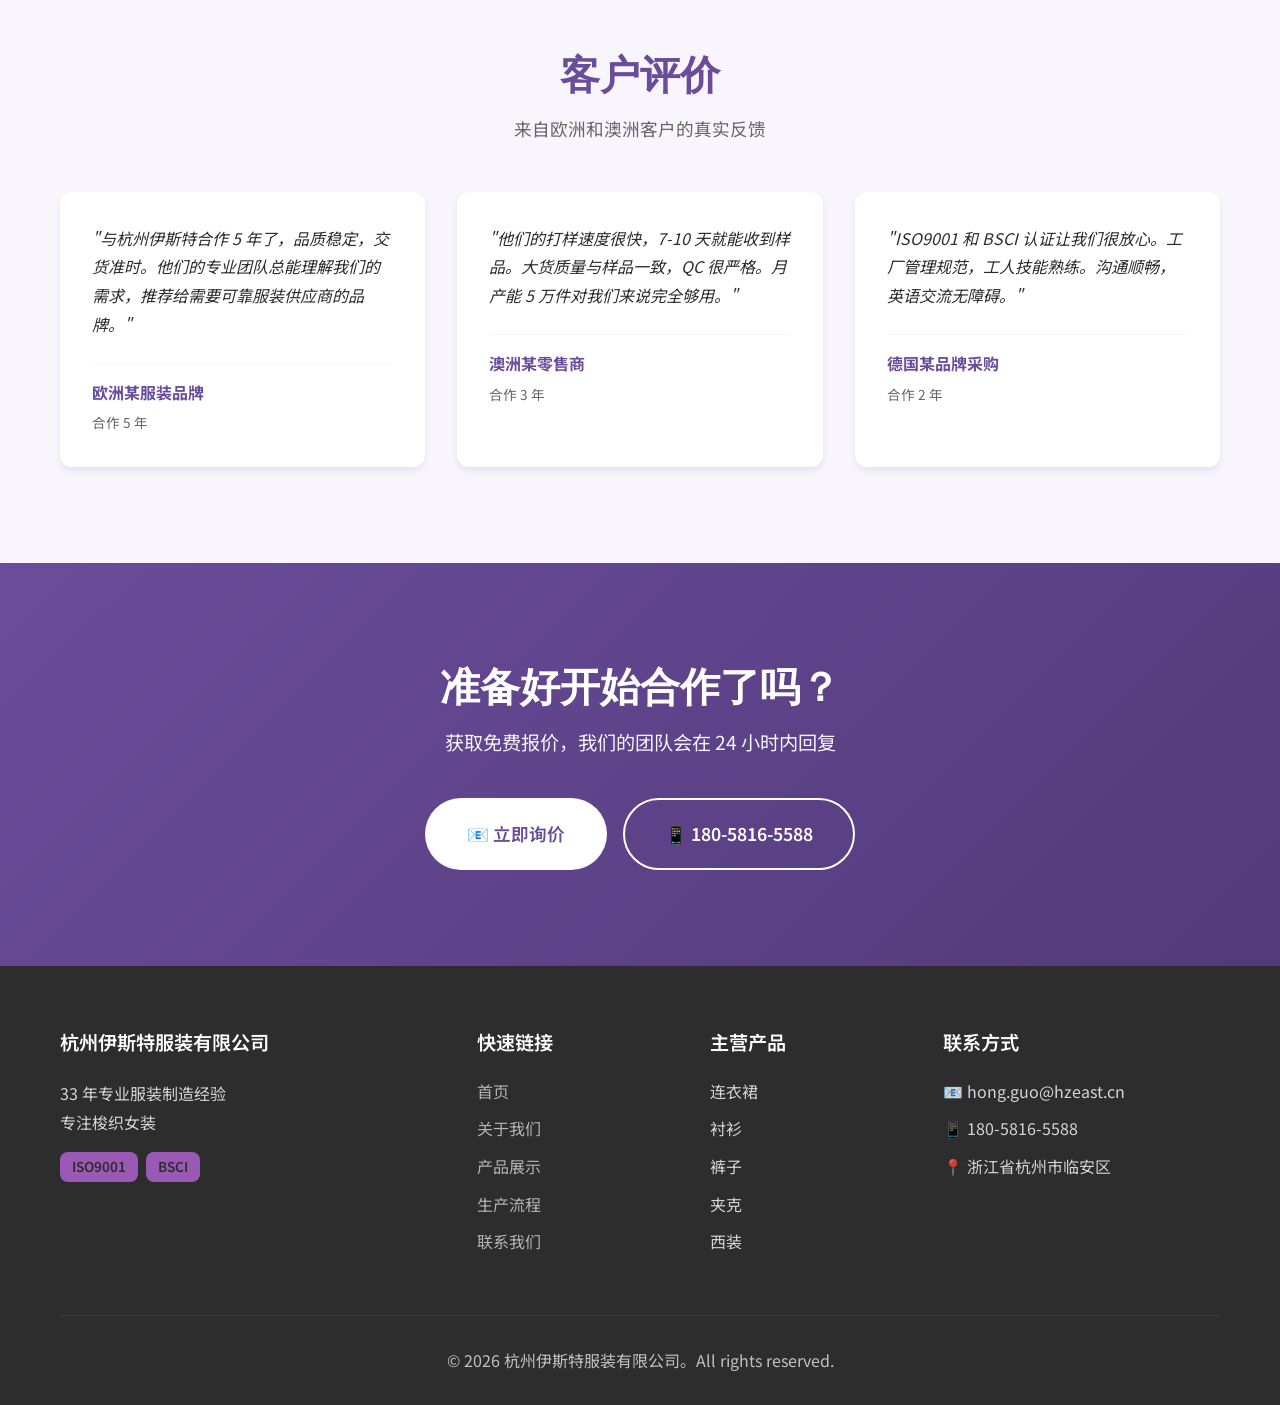
==== commit 0f6a1f38: "feat: 简化 Hero Banner 为单图，移除轮播功能" ====
--- a/index.html
+++ b/index.html
@@ -55,49 +55,19 @@
     </header>
 
     <main>
-        <!-- Hero 轮播 Banner + 文字层 -->
-        <section class="hero-slider">
-            <div class="slider-container">
-                <!-- Banner 1: 蓝色衬衫模特 -->
-                <div class="slider-slide active">
-                    <img src="uploads/upload_0.jpg" alt="服装制造" class="slider-image">
-                    <div class="slider-caption">
-                        <div class="container">
-                            <h1 class="slider-title" data-i18n="hero-title">33 年专业服装制造经验</h1>
-                            <p class="slider-subtitle" data-i18n="hero-subtitle">专注梭织女装，月产能 50,000 件<br>ISO9001 & BSCI 认证，出口欧洲澳洲 30+ 国家</p>
-                            <div class="slider-buttons">
-                                <a href="pages/contact.html" class="btn btn-primary" data-i18n="hero-btn-quote">📧 获取报价</a>
-                                <a href="pages/products.html" class="btn btn-secondary" data-i18n="hero-btn-products">👗 查看产品</a>
-                            </div>
-                        </div>
-                    </div>
-                </div>
-                <!-- Banner 2: 工厂/车间（文字内嵌在图片中） -->
-                <div class="slider-slide">
-                    <img src="uploads/banner2.jpg" alt="生产车间" class="slider-image">
-                </div>
-                <!-- Banner 3: 产品/面料 -->
-                <div class="slider-slide">
-                    <img src="uploads/upload_0.jpg" alt="面料细节" class="slider-image">
-                    <div class="slider-caption">
-                        <div class="container">
-                            <h1 class="slider-title" data-i18n="hero-title-3">优质面料，多样选择</h1>
-                            <p class="slider-subtitle" data-i18n="hero-subtitle-3">全球采购优质面料<br>梭织女装，款式多样</p>
-                            <div class="slider-buttons">
-                                <a href="pages/contact.html" class="btn btn-primary" data-i18n="hero-btn-quote">📧 获取报价</a>
-                                <a href="pages/products.html" class="btn btn-secondary" data-i18n="hero-btn-products">👗 查看产品</a>
-                            </div>
-                        </div>
-                    </div>
-                </div>
-            </div>
-            <!-- 轮播控制 -->
-            <button class="slider-prev" onclick="slider.prev()">&#10094;</button>
-            <button class="slider-next" onclick="slider.next()">&#10095;</button>
-            <div class="slider-dots">
-                <span class="dot active" onclick="slider.goToSlide(0)"></span>
-                <span class="dot" onclick="slider.goToSlide(1)"></span>
-                <span class="dot" onclick="slider.goToSlide(2)"></span>
+        <!-- Hero Banner (单图) -->
+        <section class="hero-banner-single">
+            <img src="uploads/hero banner.jpg" alt="杭州伊斯特服装" class="hero-image">
+            <div class="hero-overlay"></div>
+            <div class="hero-caption">
+                <div class="container">
+                    <h1 class="hero-title" data-i18n="hero-title">33 年专业服装制造经验</h1>
+                    <p class="hero-subtitle" data-i18n="hero-subtitle">专注梭织女装，月产能 50,000 件<br>ISO9001 & BSCI 认证，出口欧洲澳洲 30+ 国家</p>
+                    <div class="hero-buttons">
+                        <a href="pages/contact.html" class="btn btn-primary" data-i18n="hero-btn-quote">📧 获取报价</a>
+                        <a href="pages/products.html" class="btn btn-secondary" data-i18n="hero-btn-products">👗 查看产品</a>
+                    </div>
+                </div>
             </div>
         </section>
 
--- a/css/style.css
+++ b/css/style.css
@@ -226,7 +226,66 @@
 }
 
 /* ===================================
-   Hero 轮播 Banner
+   Hero Banner (单图)
+   =================================== */
+.hero-banner-single {
+    position: relative;
+    height: 90vh;
+    min-height: 600px;
+    overflow: hidden;
+}
+
+.hero-banner-single .hero-image {
+    width: 100%;
+    height: 100%;
+    object-fit: cover;
+    object-position: center;
+}
+
+.hero-banner-single .hero-overlay {
+    position: absolute;
+    top: 0;
+    left: 0;
+    width: 100%;
+    height: 100%;
+    background: linear-gradient(135deg, rgba(107, 76, 154, 0.4) 0%, rgba(82, 58, 122, 0.3) 100%);
+}
+
+.hero-banner-single .hero-caption {
+    position: absolute;
+    top: 50%;
+    left: 50%;
+    transform: translate(-50%, -50%);
+    z-index: 10;
+    text-align: center;
+    color: var(--white);
+    width: 100%;
+    max-width: 900px;
+    padding: 0 20px;
+}
+
+.hero-banner-single .hero-title {
+    font-size: 3.5rem;
+    margin-bottom: 1.5rem;
+    text-shadow: 2px 2px 8px rgba(0, 0, 0, 0.5);
+    color: var(--white);
+}
+
+.hero-banner-single .hero-subtitle {
+    font-size: 1.3rem;
+    margin-bottom: 2.5rem;
+    text-shadow: 1px 1px 4px rgba(0, 0, 0, 0.5);
+    opacity: 0.95;
+}
+
+.hero-banner-single .hero-buttons {
+    display: flex;
+    gap: 1.5rem;
+    justify-content: center;
+}
+
+/* ===================================
+   Hero 轮播 Banner (保留供后续使用)
    =================================== */
 .hero-slider {
     position: relative;
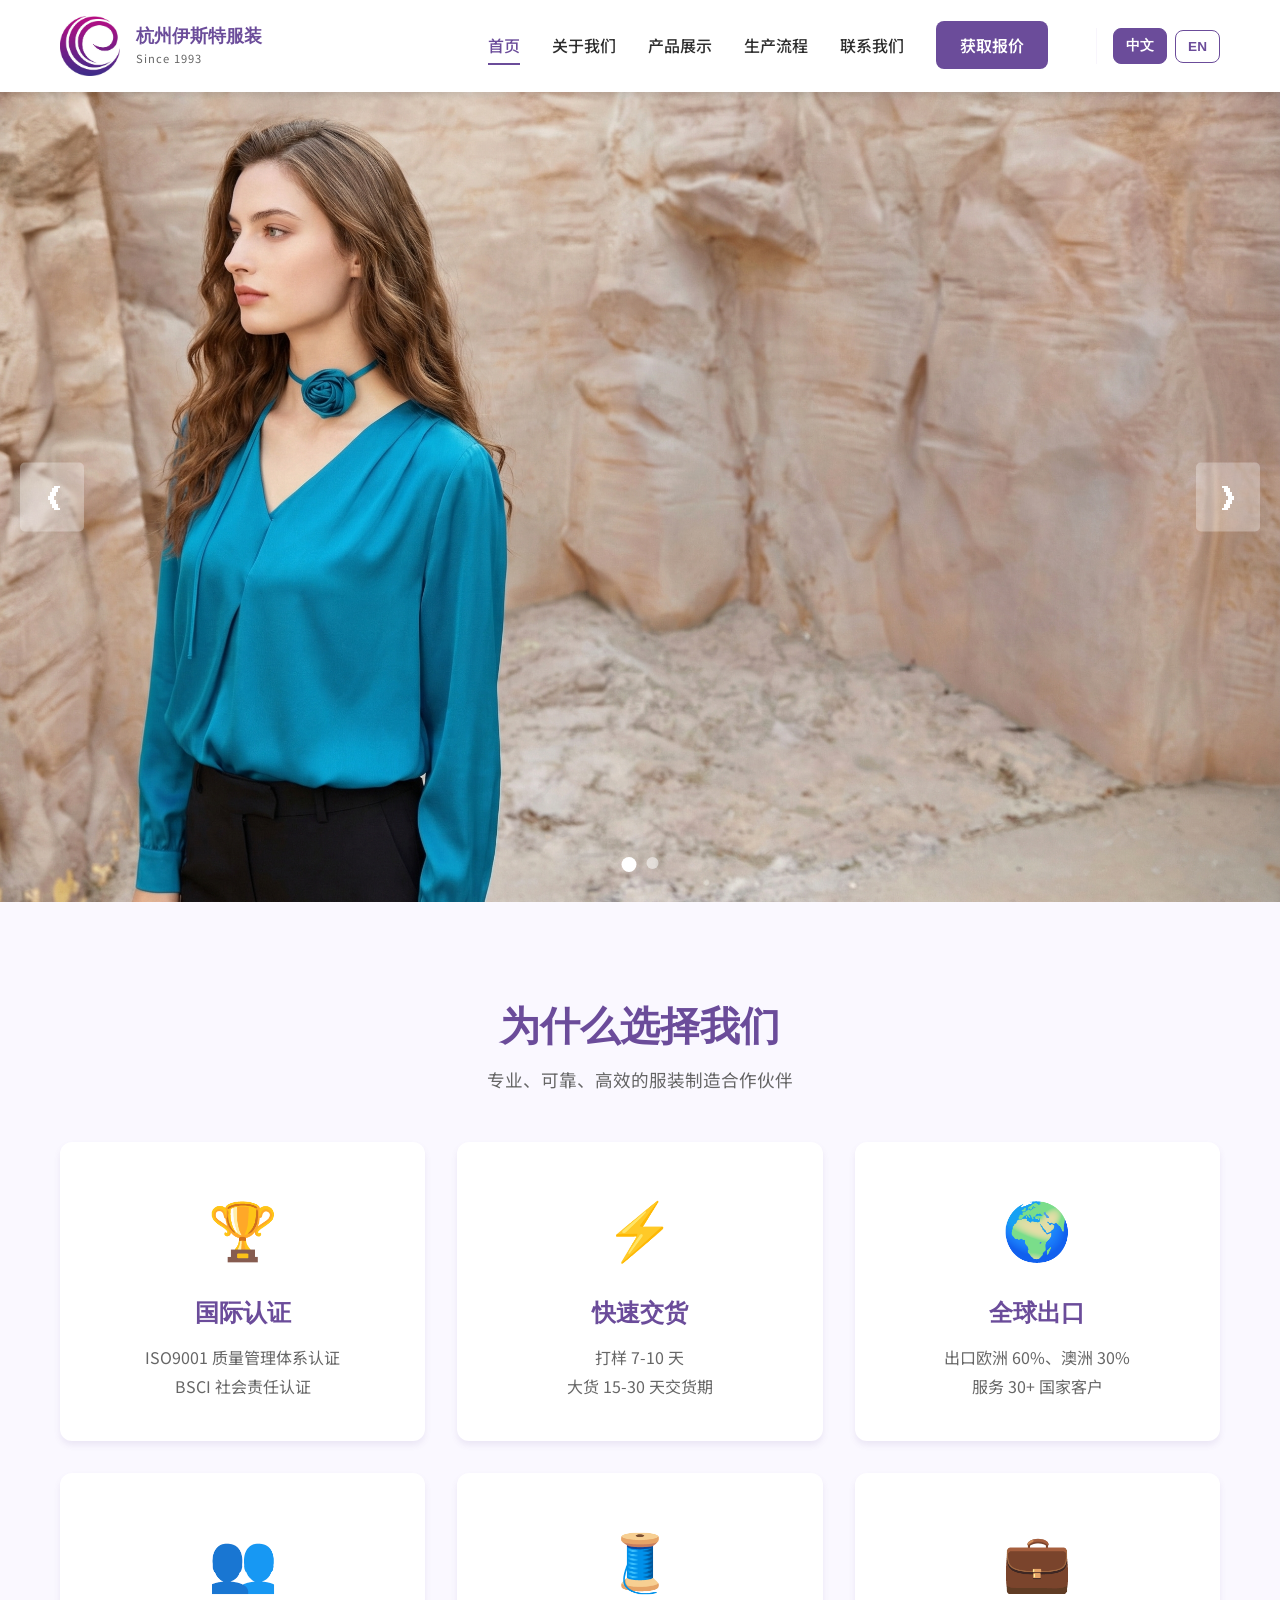
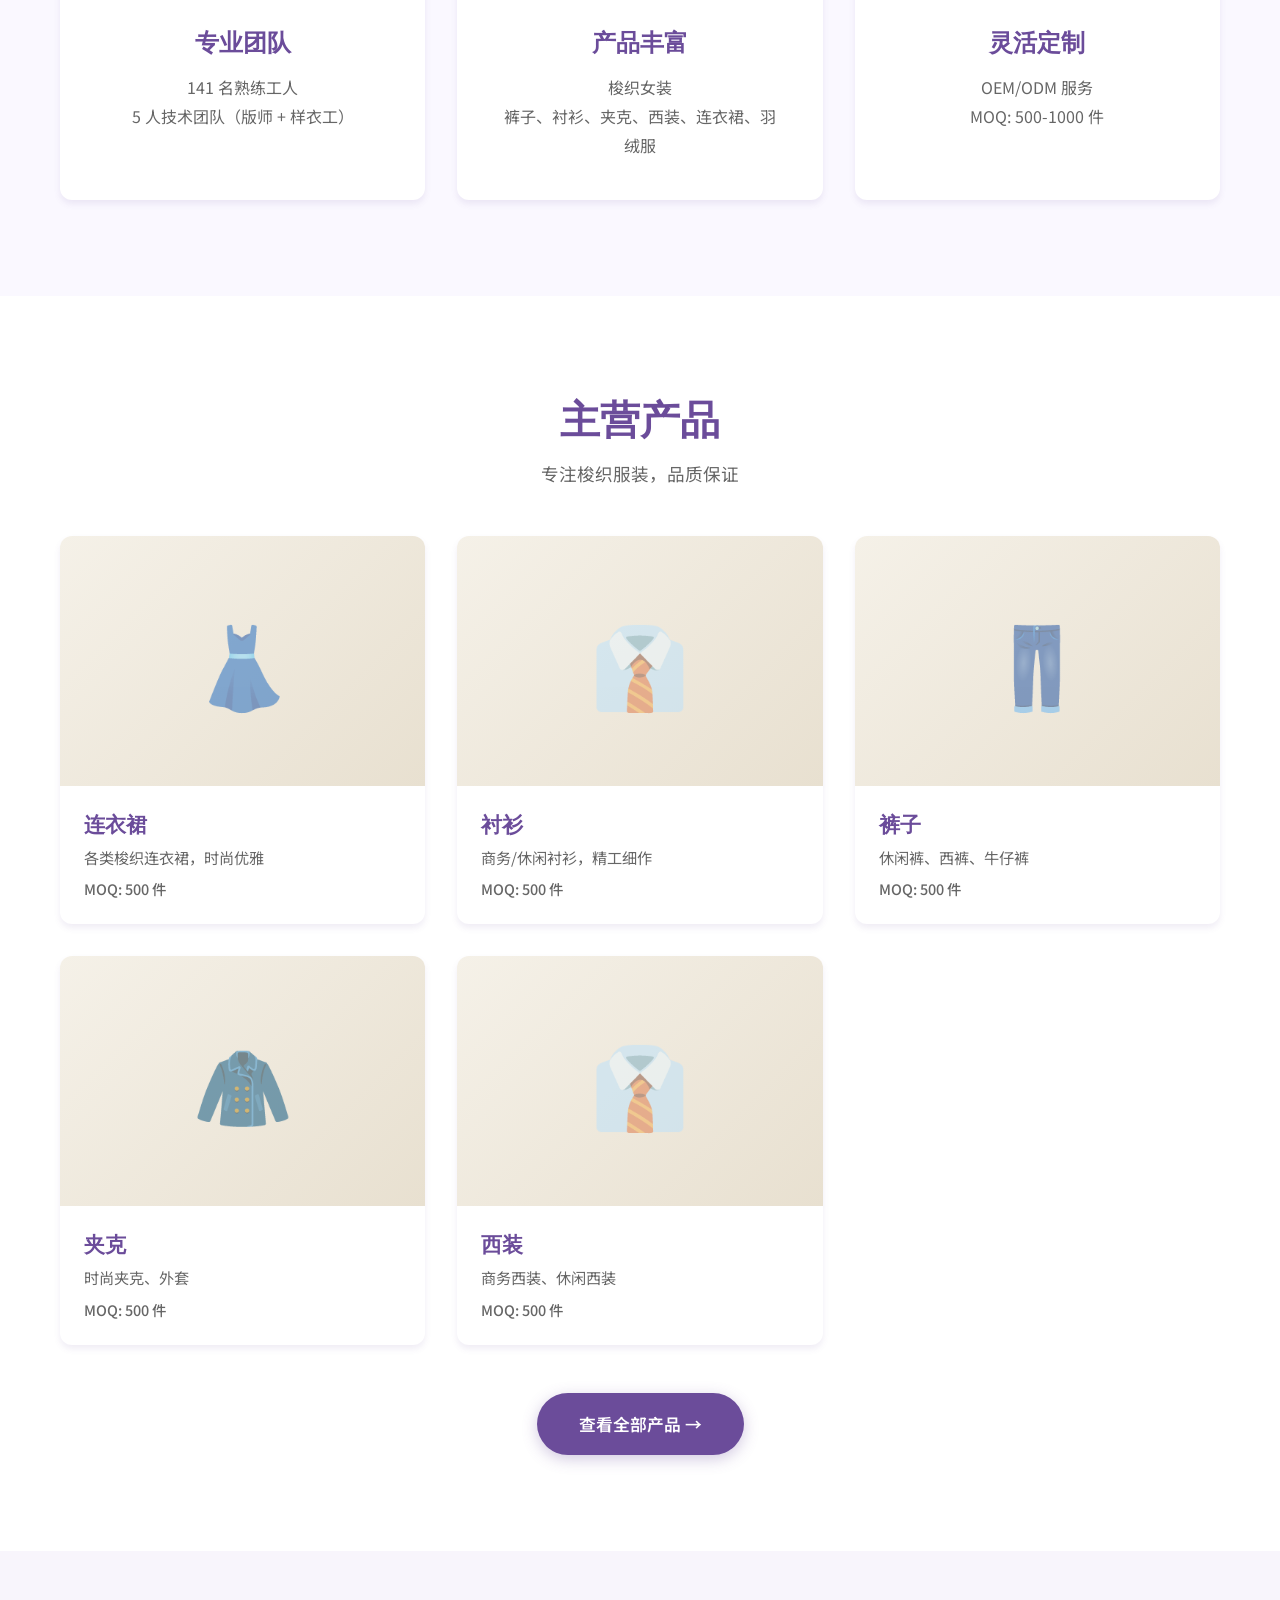
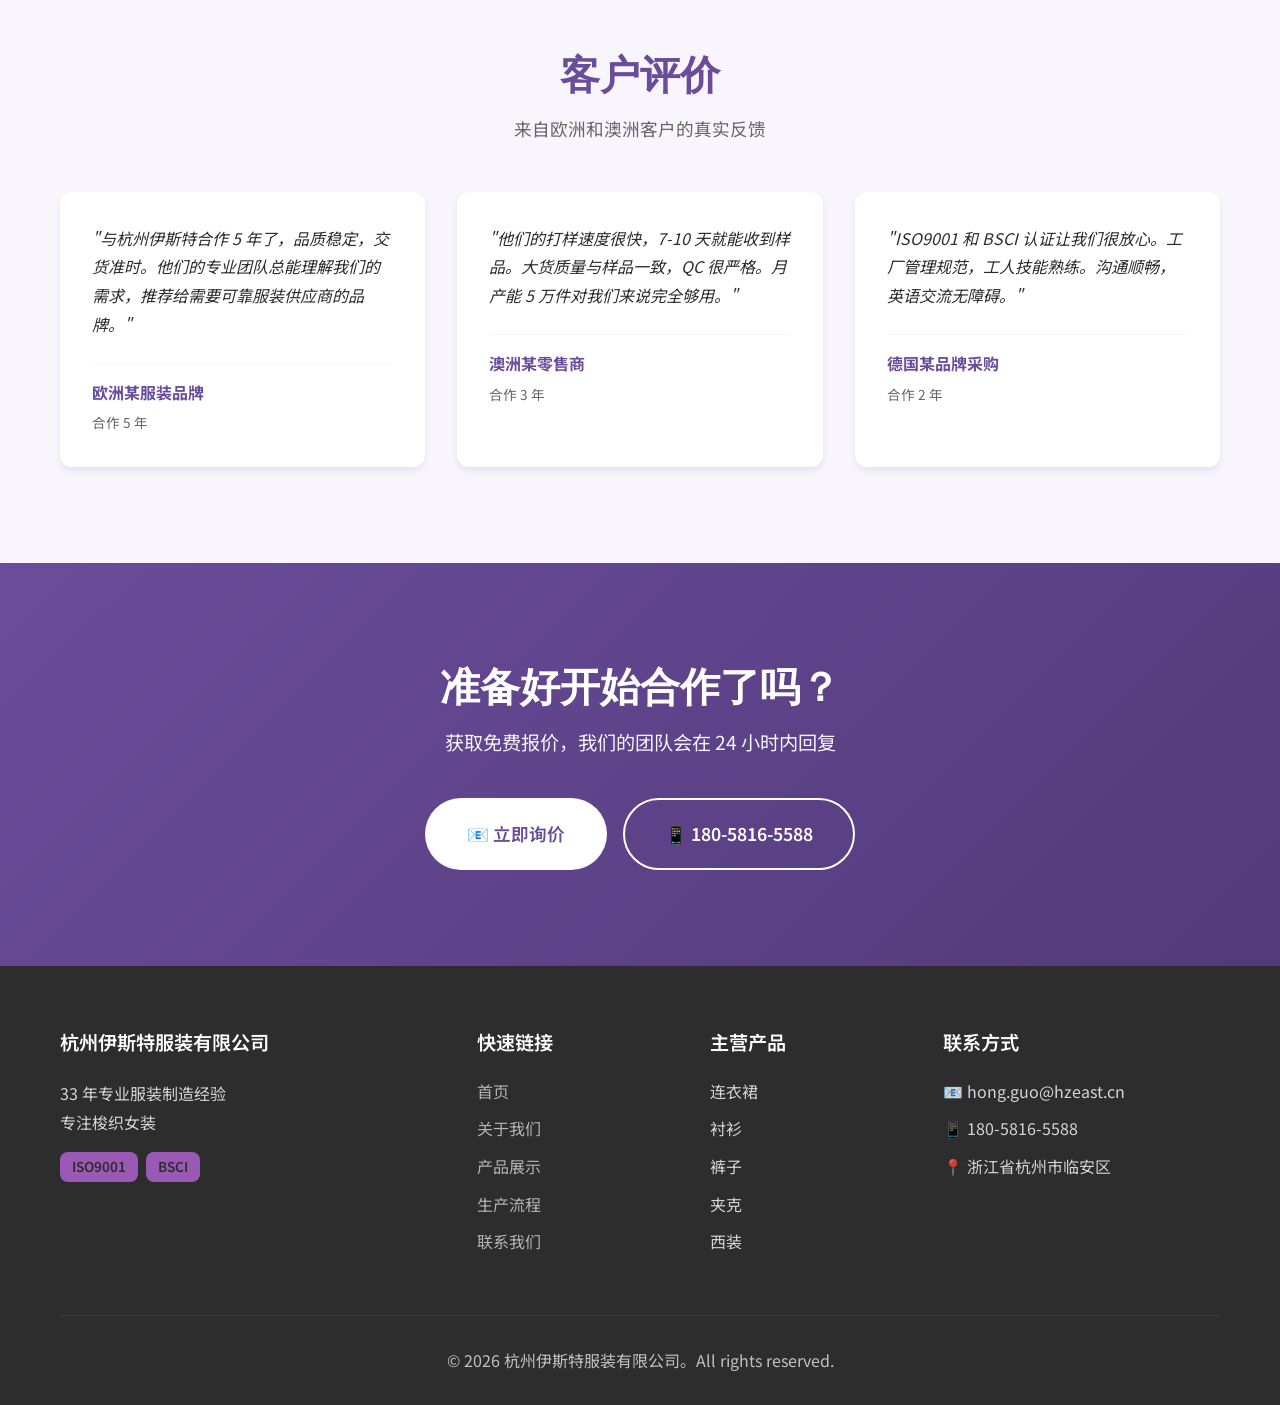
==== commit 2adc9534: "feat: 恢复轮播 Banner (2 张图)" ====
--- a/index.html
+++ b/index.html
@@ -55,19 +55,24 @@
     </header>
 
     <main>
-        <!-- Hero Banner (单图) -->
-        <section class="hero-banner-single">
-            <img src="uploads/hero banner.jpg" alt="杭州伊斯特服装" class="hero-image">
-            <div class="hero-overlay"></div>
-            <div class="hero-caption">
-                <div class="container">
-                    <h1 class="hero-title" data-i18n="hero-title">33 年专业服装制造经验</h1>
-                    <p class="hero-subtitle" data-i18n="hero-subtitle">专注梭织女装，月产能 50,000 件<br>ISO9001 & BSCI 认证，出口欧洲澳洲 30+ 国家</p>
-                    <div class="hero-buttons">
-                        <a href="pages/contact.html" class="btn btn-primary" data-i18n="hero-btn-quote">📧 获取报价</a>
-                        <a href="pages/products.html" class="btn btn-secondary" data-i18n="hero-btn-products">👗 查看产品</a>
-                    </div>
-                </div>
+        <!-- Hero 轮播 Banner (2 张) -->
+        <section class="hero-slider">
+            <div class="slider-container">
+                <!-- Banner 1: hero banner.jpg -->
+                <div class="slider-slide active">
+                    <img src="uploads/banner1.jpg" alt="杭州伊斯特服装" class="slider-image">
+                </div>
+                <!-- Banner 2: banner2.jpg -->
+                <div class="slider-slide">
+                    <img src="uploads/banner2.jpg" alt="生产车间" class="slider-image">
+                </div>
+            </div>
+            <!-- 轮播控制 -->
+            <button class="slider-prev" onclick="slider.prev()">&#10094;</button>
+            <button class="slider-next" onclick="slider.next()">&#10095;</button>
+            <div class="slider-dots">
+                <span class="dot active" onclick="slider.goToSlide(0)"></span>
+                <span class="dot" onclick="slider.goToSlide(1)"></span>
             </div>
         </section>
 
